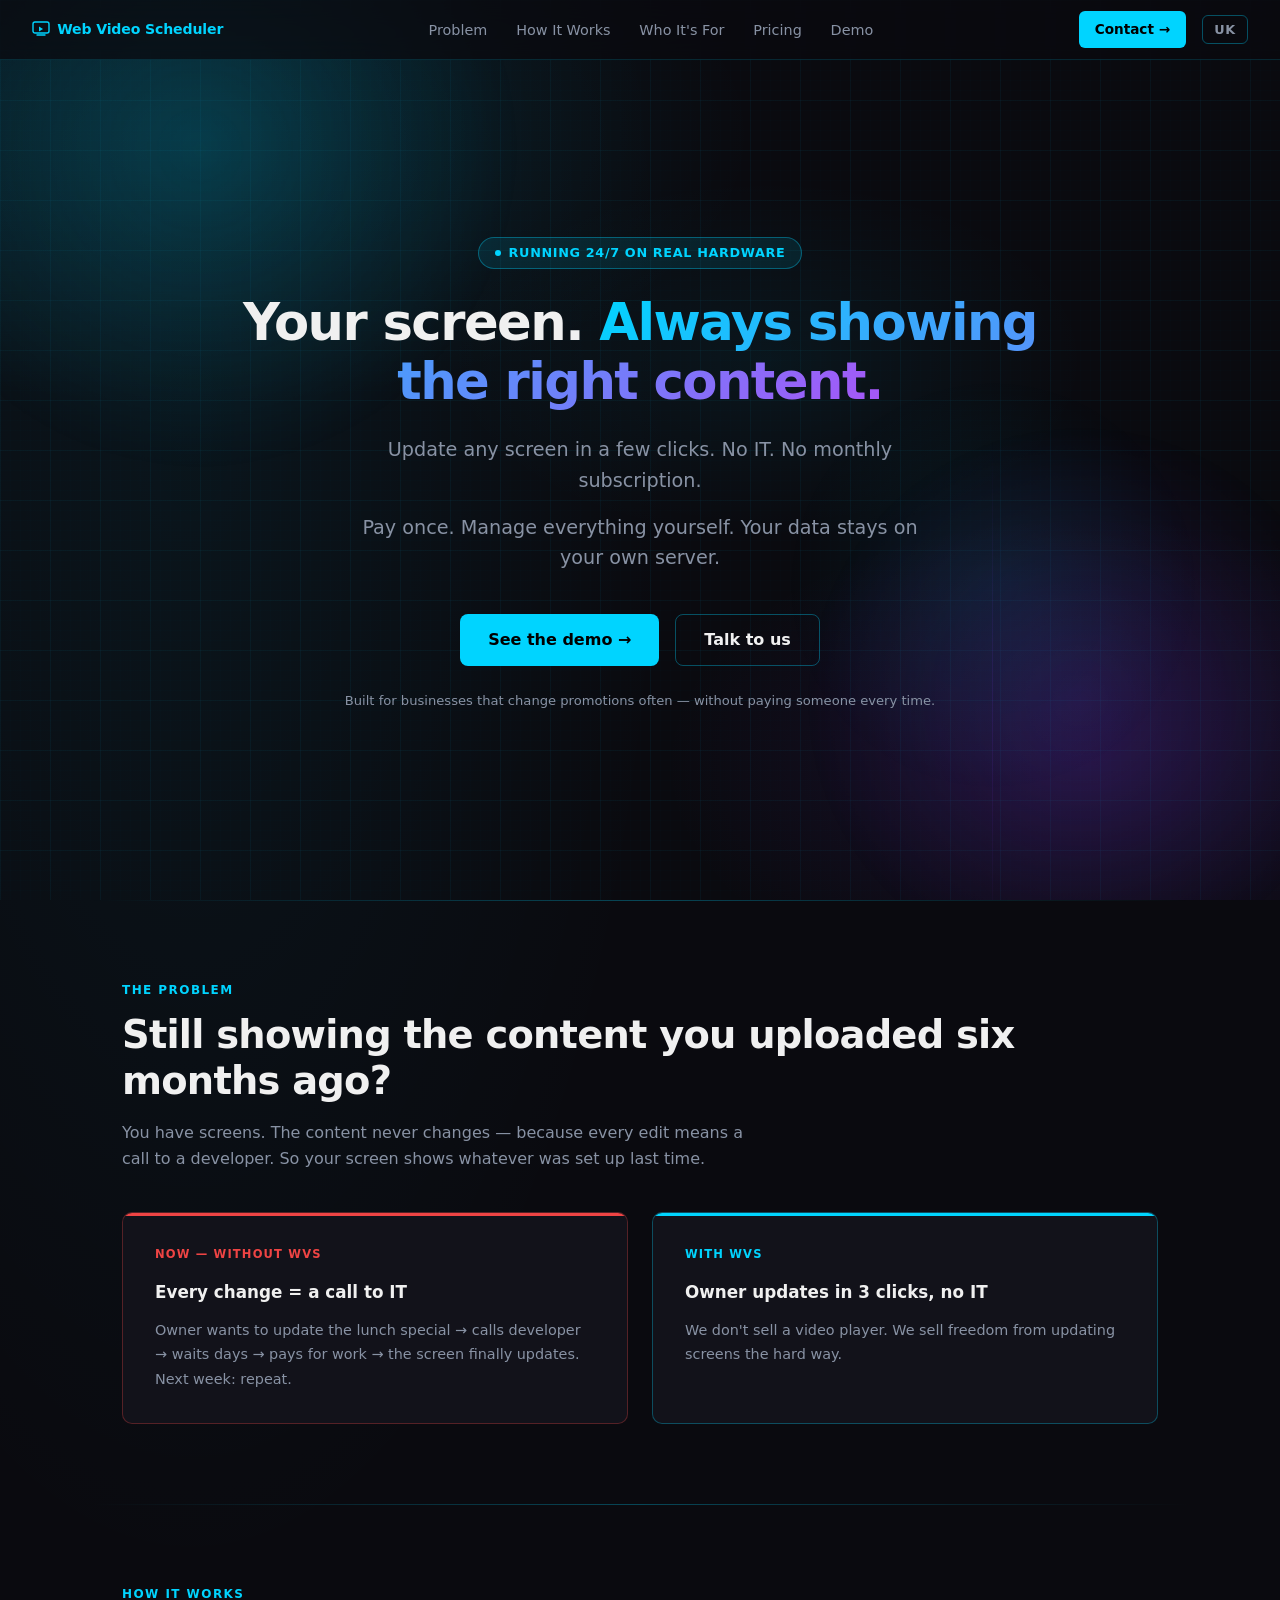
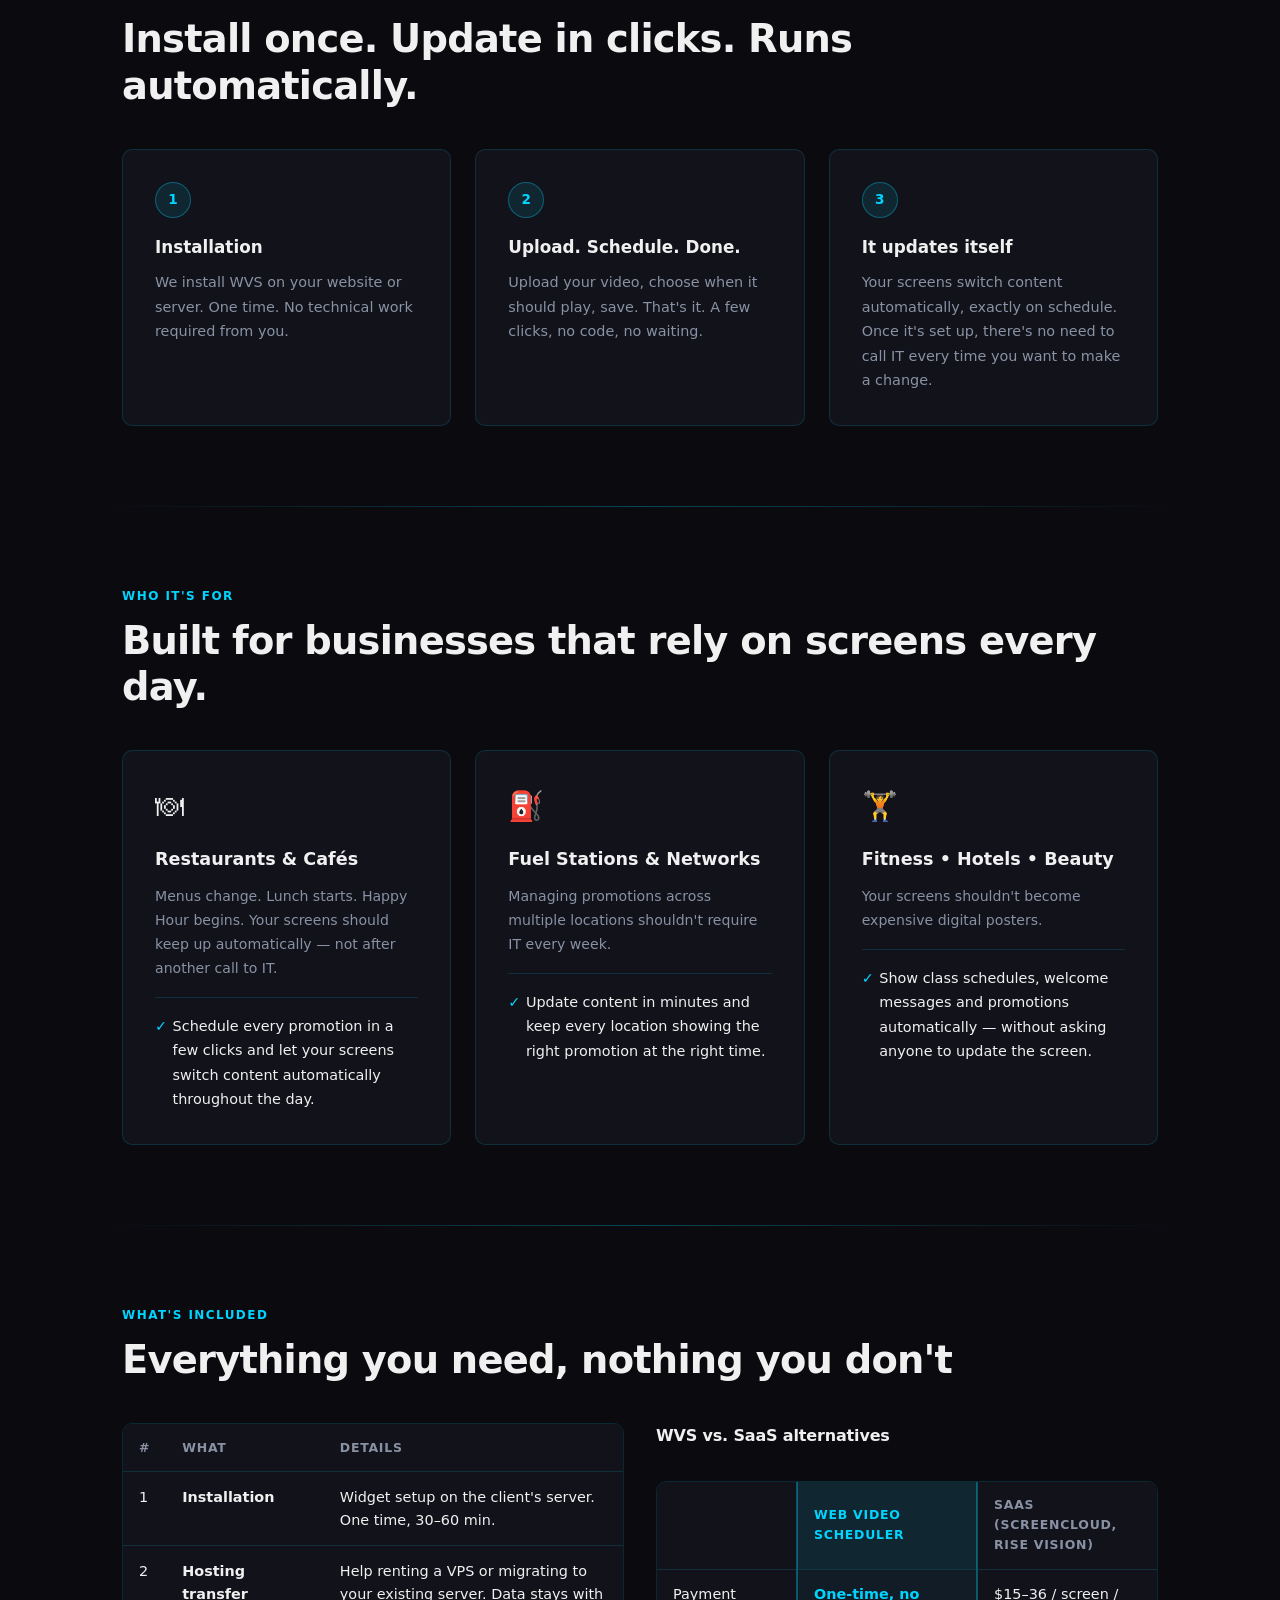
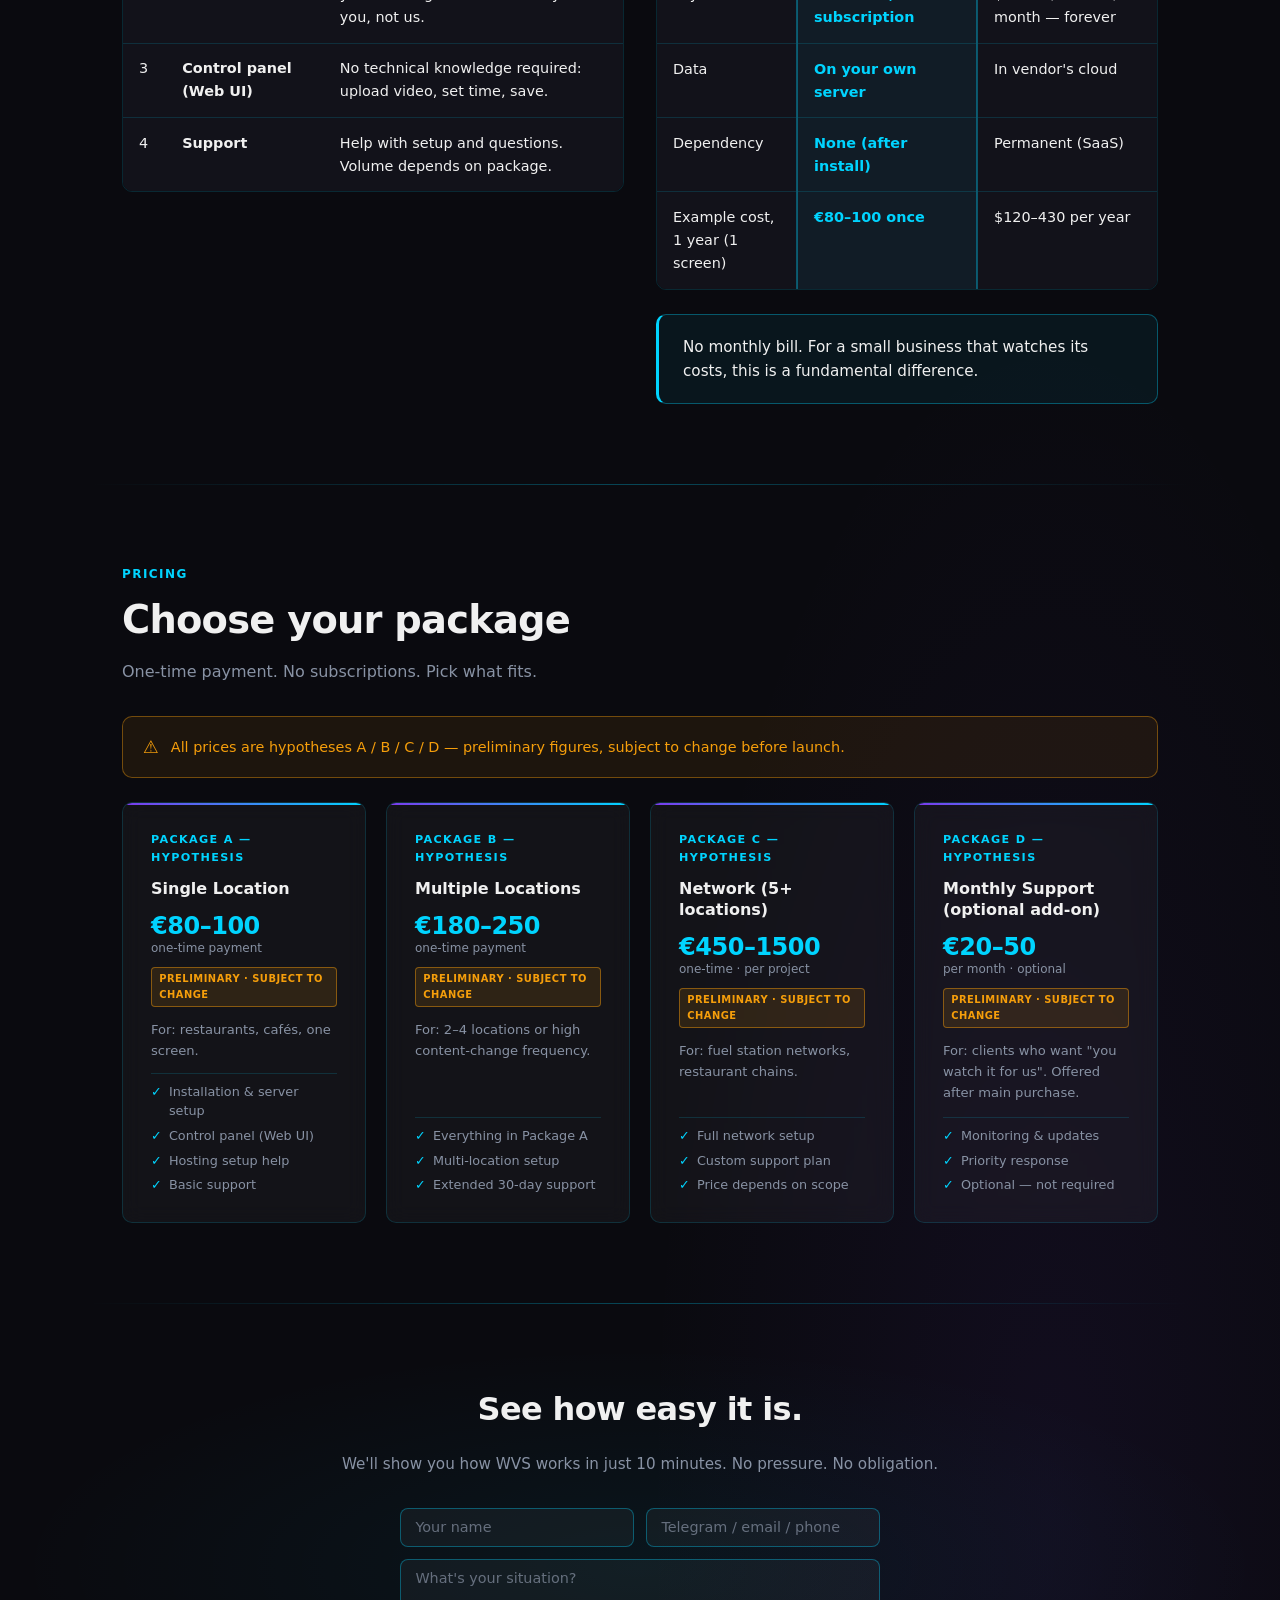
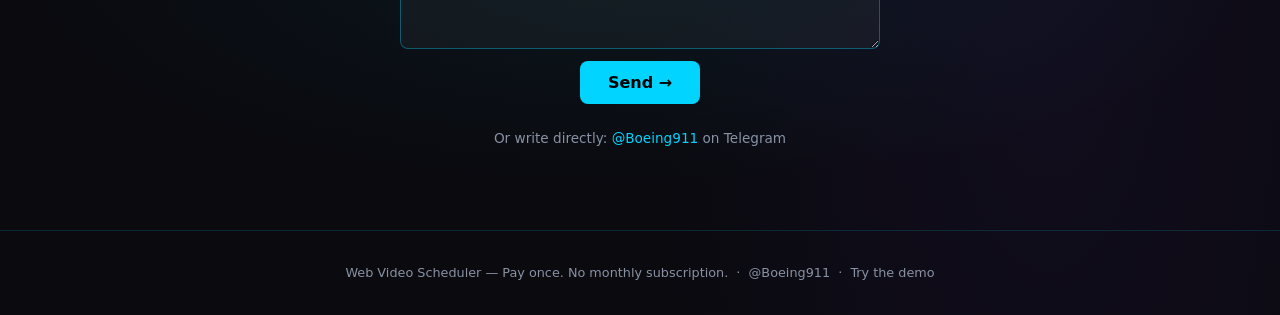
==== site/index.html @ c1826a67 "Add WVS marketing site (QUA-26/QUA-28 accumulated work — checkpoint before QUA-29 design fixes) Co-A" ====
<!DOCTYPE html>
<html lang="en">
<head>
  <meta charset="UTF-8" />
  <meta name="viewport" content="width=device-width, initial-scale=1.0" />
  <!-- [Assumption — translated from RU original] -->
  <title>Web Video Scheduler — Schedule Video Content on Your Screens</title>
  <meta name="description" content="Turn any screen in your venue into a smart display. Pay once, no monthly subscription. Full control. Your data on your own server." />
  <link rel="stylesheet" href="style.css" />
</head>
<body>

<!-- ============================================================
     NAVIGATION
     ============================================================ -->
<nav class="nav" id="nav" role="navigation" aria-label="Main navigation">
  <a href="index.html" class="nav__logo" aria-label="Web Video Scheduler home">
    <svg width="18" height="18" viewBox="0 0 18 18" fill="none" aria-hidden="true" focusable="false">
      <rect x="1" y="2" width="16" height="11" rx="2" stroke="currentColor" stroke-width="1.4"/>
      <path d="M7 6.5l4 2.5-4 2.5V6.5z" fill="currentColor"/>
      <line x1="5" y1="15" x2="13" y2="15" stroke="currentColor" stroke-width="1.4" stroke-linecap="round"/>
    </svg>
    <span>Web Video Scheduler</span>
  </a>

  <ul class="nav__links">
    <li><a href="#pain"     data-en="Problem"   data-uk="Проблема">Problem</a></li>
    <li><a href="#how"      data-en="How It Works" data-uk="Як це працює">How It Works</a></li>
    <li><a href="#who"      data-en="Who It's For" data-uk="Для кого">Who It's For</a></li>
    <li><a href="#pricing"  data-en="Pricing"   data-uk="Ціни">Pricing</a></li>
    <li><a href="demo.html" data-en="Demo"      data-uk="Демо">Demo</a></li>
  </ul>

  <div class="nav__right">
    <a href="https://t.me/Boeing911" class="btn-contact" target="_blank" rel="noopener"
       data-en="Contact →" data-uk="Написати →">Contact →</a>
    <button class="lang-toggle" aria-label="Switch language">UK</button>
    <button class="nav__hamburger" id="hamburger" aria-label="Toggle menu" aria-expanded="false">
      <span></span><span></span><span></span>
    </button>
  </div>
</nav>

<!-- Mobile menu -->
<div class="nav__mobile" id="mobileMenu" role="dialog" aria-label="Mobile navigation">
  <a href="#pain"     data-en="Problem"      data-uk="Проблема">Problem</a>
  <a href="#how"      data-en="How It Works" data-uk="Як це працює">How It Works</a>
  <a href="#who"      data-en="Who It's For" data-uk="Для кого">Who It's For</a>
  <a href="demo.html" data-en="Demo"         data-uk="Демо">Demo</a>
  <a href="#pricing"  data-en="Pricing"      data-uk="Ціни">Pricing</a>
  <a href="https://t.me/Boeing911" target="_blank" rel="noopener"
     data-en="Contact on Telegram →" data-uk="Написати в Telegram →">Contact on Telegram →</a>
</div>

<main>

<!-- ============================================================
     SECTION 1: HERO
     ============================================================ -->
<section class="hero" aria-label="Hero">
  <div class="hero__orb hero__orb--1" aria-hidden="true"></div>
  <div class="hero__orb hero__orb--2" aria-hidden="true"></div>
  <div class="hero__orb hero__orb--3" aria-hidden="true"></div>
  <div class="hero__content">

    <div class="hero__eyebrow"
         data-en="Running 24/7 on real hardware"
         data-uk="Працює 24/7 на реальному обладнанні">
      Running 24/7 on real hardware
    </div>

    <h1 class="hero__headline">
      <span data-en="Your screen." data-uk="Ваш екран.">Your screen.</span>
      <span class="accent" data-en=" Always showing the right content." data-uk=" Завжди показує те, що потрібно."> Always showing the right content.</span>
    </h1>

    <p class="hero__tagline"
       data-en="Update any screen in a few clicks. No IT. No monthly subscription."
       data-uk="Оновлюйте будь-який екран за кілька кліків. Без програміста. Без щомісячної підписки.">
      Update any screen in a few clicks. No IT. No monthly subscription.
    </p>

    <p class="hero__sub"
       data-en="Pay once. Manage everything yourself. Your data stays on your own server."
       data-uk="Платите один раз. Керуйте всім самі. Ваші дані залишаються на вашому сервері.">
      Pay once. Manage everything yourself. Your data stays on your own server.
    </p>

    <div class="hero__cta-row">
      <a href="demo.html" class="btn-primary"
         data-en="See the demo →"
         data-uk="Дивитись демо →">See the demo →</a>
      <a href="https://t.me/Boeing911" class="btn-secondary" target="_blank" rel="noopener"
         data-en="Talk to us"
         data-uk="Поговорити з нами">Talk to us</a>
    </div>

    <p class="hero__support"
       data-en="Built for businesses that change promotions often — without paying someone every time."
       data-uk="Створено для бізнесу, який часто змінює акції — без оплати програміста щоразу.">
      Built for businesses that change promotions often — without paying someone every time.
    </p>

  </div>
</section>

<div class="section__divider" role="separator"></div>

<!-- ============================================================
     SECTION 2: PAIN
     ============================================================ -->
<section id="pain" aria-label="The problem">
  <div class="section">

    <div class="reveal">
      <p class="section__label" data-en="The Problem" data-uk="Проблема">The Problem</p>
      <!-- [Assumption — translated from RU original] -->
      <h2 class="section__title"
          data-en="Still showing the content you uploaded six months ago?"
          data-uk="Досі показуєте той самий контент, що встановили пів року тому?">
        Still showing the content you uploaded six months ago?
      </h2>
      <!-- [Assumption — translated from RU original] -->
      <p class="section__sub"
         data-en="You have screens. The content never changes — because every edit means a call to a developer. So your screen shows whatever was set up last time."
         data-uk="Екрани є. Контент не змінюється — бо кожна правка означає дзвінок програмісту. Тому на екрані крутиться те, що поставили востаннє.">
        You have screens. The content never changes — because every edit means a call to a developer. So your screen shows whatever was set up last time.
      </p>
    </div>

    <div class="pain-grid">
      <!-- BEFORE -->
      <div class="pain-card pain-card--before reveal">
        <p class="pain-card__label" data-en="Now — without WVS" data-uk="Зараз — без WVS">Now — without WVS</p>
        <h3 class="pain-card__title"
            data-en="Every change = a call to IT"
            data-uk="Кожна правка = дзвінок IT">Every change = a call to IT</h3>
        <!-- [Assumption — translated from RU original] -->
        <p class="pain-card__text"
           data-en="Owner wants to update the lunch special → calls developer → waits days → pays for work → the screen finally updates. Next week: repeat."
           data-uk="Власник хоче оновити бізнес-ланч → дзвонить програмісту → чекає кілька днів → платить за роботу → екран оновлюється. Наступного тижня: все знову.">
          Owner wants to update the lunch special → calls developer → waits days → pays for work → the screen finally updates. Next week: repeat.
        </p>
      </div>

      <!-- AFTER -->
      <div class="pain-card pain-card--after reveal">
        <p class="pain-card__label" data-en="With WVS" data-uk="З WVS">With WVS</p>
        <!-- [Assumption — translated from RU original] -->
        <h3 class="pain-card__title"
            data-en="Owner updates in 3 clicks, no IT"
            data-uk="Власник змінює за 3 кліки, без IT">Owner updates in 3 clicks, no IT</h3>
        <p class="pain-card__text"
           data-en="We don't sell a video player. We sell freedom from updating screens the hard way."
           data-uk="Ми продаємо не відеоплеєр. Ми продаємо свободу від складного й постійного оновлення екранів.">
          We don't sell a video player. We sell freedom from updating screens the hard way.
        </p>
      </div>
    </div>

  </div>
</section>

<div class="section__divider" role="separator"></div>

<!-- ============================================================
     SECTION 3: HOW IT WORKS
     ============================================================ -->
<section id="how" aria-label="How it works">
  <div class="section">

    <div class="reveal">
      <p class="section__label" data-en="How It Works" data-uk="Як це працює">How It Works</p>
      <h2 class="section__title"
          data-en="Install once. Update in clicks. Runs automatically."
          data-uk="Встановили один раз. Змінюєте за кілька кліків. Далі все автоматично.">Install once. Update in clicks. Runs automatically.</h2>
    </div>

    <div class="steps">

      <div class="step reveal">
        <div class="step__num">1</div>
        <h3 class="step__title" data-en="Installation" data-uk="Встановлення">Installation</h3>
        <p class="step__text"
           data-en="We install WVS on your website or server. One time. No technical work required from you."
           data-uk="Ми встановлюємо WVS на ваш сайт або сервер. Один раз. Від вас не потрібно жодних технічних дій.">
          We install WVS on your website or server. One time. No technical work required from you.
        </p>
      </div>

      <div class="step reveal">
        <div class="step__num">2</div>
        <h3 class="step__title"
            data-en="Upload. Schedule. Done."
            data-uk="Завантажте. Заплануйте. Готово.">Upload. Schedule. Done.</h3>
        <p class="step__text"
           data-en="Upload your video, choose when it should play, save. That's it. A few clicks, no code, no waiting."
           data-uk="Завантажте відео, виберіть час показу, збережіть. Усього кілька кліків — без коду та без очікування.">
          Upload your video, choose when it should play, save. That's it. A few clicks, no code, no waiting.
        </p>
      </div>

      <div class="step reveal">
        <div class="step__num">3</div>
        <h3 class="step__title"
            data-en="It updates itself"
            data-uk="Працює само">It updates itself</h3>
        <p class="step__text"
           data-en="Your screens switch content automatically, exactly on schedule. Once it's set up, there's no need to call IT every time you want to make a change."
           data-uk="Екрани автоматично змінюють контент точно за розкладом. Після налаштування більше не потрібно звертатися до програміста щоразу, коли потрібно щось оновити.">
          Your screens switch content automatically, exactly on schedule. Once it's set up, there's no need to call IT every time you want to make a change.
        </p>
      </div>

    </div>

  </div>
</section>

<div class="section__divider" role="separator"></div>

<!-- ============================================================
     SECTION 4: WHO IT'S FOR
     ============================================================ -->
<section id="who" aria-label="Who it's for">
  <div class="section">

    <div class="reveal">
      <p class="section__label" data-en="Who It's For" data-uk="Для кого">Who It's For</p>
      <h2 class="section__title"
          data-en="Built for businesses that rely on screens every day."
          data-uk="Створено для бізнесу, який щодня використовує екрани.">Built for businesses that rely on screens every day.</h2>
    </div>

    <div class="segments">

      <!-- Restaurants & Cafés -->
      <div class="segment reveal">
        <div class="segment__icon" aria-hidden="true">🍽</div>
        <!-- [Assumption — translated from RU original] -->
        <h3 class="segment__title"
            data-en="Restaurants &amp; Cafés"
            data-uk="Ресторани та кафе">Restaurants &amp; Cafés</h3>
        <p class="segment__pain"
           data-en="Menus change. Lunch starts. Happy Hour begins. Your screens should keep up automatically — not after another call to IT."
           data-uk="Меню змінюється. Починається бізнес-ланч. Стартує Happy Hour. Екрани мають змінювати контент автоматично, а не після чергового дзвінка програмісту.">
          Menus change. Lunch starts. Happy Hour begins. Your screens should keep up automatically — not after another call to IT.
        </p>
        <p class="segment__solution"
           data-en="Schedule every promotion in a few clicks and let your screens switch content automatically throughout the day."
           data-uk="Заплануйте всі акції за кілька кліків — екрани самі покажуть потрібний контент у потрібний час.">
          Schedule every promotion in a few clicks and let your screens switch content automatically throughout the day.
        </p>
      </div>

      <!-- Fuel Stations -->
      <div class="segment reveal">
        <div class="segment__icon" aria-hidden="true">⛽</div>
        <!-- [Assumption — translated from RU original] -->
        <h3 class="segment__title"
            data-en="Fuel Stations &amp; Networks"
            data-uk="АЗС та мережі">Fuel Stations &amp; Networks</h3>
        <p class="segment__pain"
           data-en="Managing promotions across multiple locations shouldn't require IT every week."
           data-uk="Керувати акціями на кількох точках не повинно означати звернення до IT щотижня.">
          Managing promotions across multiple locations shouldn't require IT every week.
        </p>
        <p class="segment__solution"
           data-en="Update content in minutes and keep every location showing the right promotion at the right time."
           data-uk="Оновлюйте контент за кілька хвилин — і всі точки автоматично показуватимуть потрібні пропозиції за розкладом.">
          Update content in minutes and keep every location showing the right promotion at the right time.
        </p>
      </div>

      <!-- Fitness / Hotels / Beauty -->
      <div class="segment reveal">
        <div class="segment__icon" aria-hidden="true">🏋</div>
        <h3 class="segment__title"
            data-en="Fitness • Hotels • Beauty"
            data-uk="Фітнес • Готелі • Б'юті">Fitness • Hotels • Beauty</h3>
        <p class="segment__pain"
           data-en="Your screens shouldn't become expensive digital posters."
           data-uk="Ваші екрани не повинні бути дорогими цифровими плакатами.">
          Your screens shouldn't become expensive digital posters.
        </p>
        <p class="segment__solution"
           data-en="Show class schedules, welcome messages and promotions automatically — without asking anyone to update the screen."
           data-uk="Автоматично показуйте розклад, welcome-повідомлення та акції — без участі програміста.">
          Show class schedules, welcome messages and promotions automatically — without asking anyone to update the screen.
        </p>
      </div>

    </div>

  </div>
</section>

<div class="section__divider" role="separator"></div>

<!-- ============================================================
     SECTION 5: OFFER / VALUE
     ============================================================ -->
<section id="offer" aria-label="What's included">
  <div class="section">

    <div class="reveal">
      <p class="section__label" data-en="What's Included" data-uk="Що входить">What's Included</p>
      <h2 class="section__title"
          data-en="Everything you need, nothing you don't"
          data-uk="Все потрібне — нічого зайвого">Everything you need, nothing you don't</h2>
    </div>

    <div class="offer-grid reveal">

      <!-- Included features table -->
      <div class="offer-table-wrap">
        <table>
          <thead>
            <tr>
              <th>#</th>
              <th data-en="What" data-uk="Що">What</th>
              <th data-en="Details" data-uk="Деталі">Details</th>
            </tr>
          </thead>
          <tbody>
            <tr>
              <td>1</td>
              <td><strong data-en="Installation" data-uk="Встановлення">Installation</strong></td>
              <!-- [Assumption — translated from RU original] -->
              <td data-en="Widget setup on the client's server. One time, 30–60 min."
                  data-uk="Налаштування на сервері клієнта. Один раз, 30–60 хв.">
                Widget setup on the client's server. One time, 30–60 min.
              </td>
            </tr>
            <tr>
              <td>2</td>
              <td><strong data-en="Hosting transfer" data-uk="Перенос хостингу">Hosting transfer</strong></td>
              <!-- [Assumption — translated from RU original] -->
              <td data-en="Help renting a VPS or migrating to your existing server. Data stays with you, not us."
                  data-uk="Допомога з орендою VPS або переносом. Дані — у клієнта, не у нас.">
                Help renting a VPS or migrating to your existing server. Data stays with you, not us.
              </td>
            </tr>
            <tr>
              <td>3</td>
              <td><strong data-en="Control panel (Web UI)" data-uk="Пульт управління (Web UI)">Control panel (Web UI)</strong></td>
              <!-- [Assumption — translated from RU original] -->
              <td data-en="No technical knowledge required: upload video, set time, save."
                  data-uk="Без технічних знань: завантажуй відео, встав час, збережи.">
                No technical knowledge required: upload video, set time, save.
              </td>
            </tr>
            <tr>
              <td>4</td>
              <td><strong data-en="Support" data-uk="Супровід">Support</strong></td>
              <!-- [Assumption — translated from RU original] -->
              <td data-en="Help with setup and questions. Volume depends on package."
                  data-uk="Допомога з налаштуванням і питаннями. Обсяг — за пакетом.">
                Help with setup and questions. Volume depends on package.
              </td>
            </tr>
          </tbody>
        </table>
      </div>

      <!-- vs SaaS -->
      <div>
        <h3 style="font-size:1rem;font-weight:700;margin-bottom:0.75rem;letter-spacing:-0.01em;"
            data-en="WVS vs. SaaS alternatives"
            data-uk="WVS проти SaaS-альтернатив">WVS vs. SaaS alternatives</h3>

        <div class="compare-table-wrap">
          <table>
            <thead>
              <tr>
                <th></th>
                <th class="highlight-col-header">Web Video Scheduler</th>
                <th data-en="SaaS (ScreenCloud, Rise Vision)" data-uk="SaaS (ScreenCloud, Rise Vision)">SaaS (ScreenCloud, Rise Vision)</th>
              </tr>
            </thead>
            <tbody>
              <tr>
                <td data-en="Payment" data-uk="Оплата">Payment</td>
                <!-- [Assumption — translated from RU original] -->
                <td class="highlight-col"
                    data-en="One-time, no subscription"
                    data-uk="Разово, без підписки">One-time, no subscription</td>
                <td data-en="$15–36 / screen / month — forever"
                    data-uk="$15–36 / екран / місяць — назавжди">$15–36 / screen / month — forever</td>
              </tr>
              <tr>
                <td data-en="Data" data-uk="Дані">Data</td>
                <td class="highlight-col"
                    data-en="On your own server"
                    data-uk="На вашому сервері">On your own server</td>
                <td data-en="In vendor's cloud"
                    data-uk="У хмарі вендора">In vendor's cloud</td>
              </tr>
              <tr>
                <td data-en="Dependency" data-uk="Залежність">Dependency</td>
                <td class="highlight-col"
                    data-en="None (after install)"
                    data-uk="Немає (після встановлення)">None (after install)</td>
                <td data-en="Permanent (SaaS)"
                    data-uk="Постійна (SaaS)">Permanent (SaaS)</td>
              </tr>
              <tr>
                <td data-en="Example cost, 1 year (1 screen)" data-uk="Приклад економії (1 рік, 1 екран)">Example cost, 1 year (1 screen)</td>
                <td class="highlight-col"
                    data-en="€80–100 once"
                    data-uk="€80–100 один раз">€80–100 once</td>
                <td data-en="$120–430 per year"
                    data-uk="$120–430 щорічно">$120–430 per year</td>
              </tr>
            </tbody>
          </table>
        </div>

        <!-- [Assumption — translated from RU original] -->
        <p class="key-argument"
           data-en="No monthly bill. For a small business that watches its costs, this is a fundamental difference."
           data-uk="Жодного щомісячного рахунку. Для малого бізнесу, який рахує гроші, це принципова різниця.">
          No monthly bill. For a small business that watches its costs, this is a fundamental difference.
        </p>
      </div>

    </div>

  </div>
</section>

<div class="section__divider" role="separator"></div>

<!-- ============================================================
     SECTION 6: PRICING (Hypotheses A/B/C/D)
     ============================================================ -->
<section id="pricing" aria-label="Pricing">
  <div class="section">

    <div class="reveal">
      <p class="section__label" data-en="Pricing" data-uk="Ціни">Pricing</p>
      <h2 class="section__title"
          data-en="Choose your package"
          data-uk="Оберіть пакет">Choose your package</h2>
      <p class="section__sub"
         data-en="One-time payment. No subscriptions. Pick what fits."
         data-uk="Разова оплата. Без підписок. Оберіть те, що підходить.">
        One-time payment. No subscriptions. Pick what fits.
      </p>
    </div>

    <div class="pricing-warning reveal"
         data-en="All prices are hypotheses A / B / C / D — preliminary figures, subject to change before launch."
         data-uk="Всі ціни — гіпотези А / Б / В / Г — попередні цифри, можуть змінитись до запуску.">
      All prices are hypotheses A / B / C / D — preliminary figures, subject to change before launch.
    </div>

    <div class="pricing-grid">

      <!-- Package A -->
      <div class="pricing-card reveal">
        <p class="pricing-card__pkg" data-en="Package A — Hypothesis" data-uk="Пакет А — Гіпотеза">Package A — Hypothesis</p>
        <!-- [Assumption — translated from RU original] -->
        <p class="pricing-card__name"
           data-en="Single Location"
           data-uk="Одна точка">Single Location</p>
        <div class="pricing-card__price">
          €80–100
          <span data-en="one-time payment" data-uk="разова оплата">one-time payment</span>
        </div>
        <span class="badge-preliminary"
              data-en="preliminary · subject to change"
              data-uk="попередньо · може змінитись">preliminary · subject to change</span>
        <p class="pricing-card__for"
           data-en="For: restaurants, cafés, one screen."
           data-uk="Для: ресторанів, кафе, одного екрана.">
          For: restaurants, cafés, one screen.
        </p>
        <ul class="pricing-card__includes">
          <li data-en="Installation &amp; server setup" data-uk="Встановлення &amp; налаштування сервера">Installation &amp; server setup</li>
          <li data-en="Control panel (Web UI)" data-uk="Пульт управління (Web UI)">Control panel (Web UI)</li>
          <li data-en="Hosting setup help" data-uk="Допомога з хостингом">Hosting setup help</li>
          <li data-en="Basic support" data-uk="Базовий супровід">Basic support</li>
        </ul>
      </div>

      <!-- Package B -->
      <div class="pricing-card reveal">
        <p class="pricing-card__pkg" data-en="Package B — Hypothesis" data-uk="Пакет Б — Гіпотеза">Package B — Hypothesis</p>
        <!-- [Assumption — translated from RU original] -->
        <p class="pricing-card__name"
           data-en="Multiple Locations"
           data-uk="Кілька точок">Multiple Locations</p>
        <div class="pricing-card__price">
          €180–250
          <span data-en="one-time payment" data-uk="разова оплата">one-time payment</span>
        </div>
        <span class="badge-preliminary"
              data-en="preliminary · subject to change"
              data-uk="попередньо · може змінитись">preliminary · subject to change</span>
        <p class="pricing-card__for"
           data-en="For: 2–4 locations or high content-change frequency."
           data-uk="Для: 2–4 точок або частих змін контенту.">
          For: 2–4 locations or high content-change frequency.
        </p>
        <ul class="pricing-card__includes">
          <li data-en="Everything in Package A" data-uk="Всe з Пакету А">Everything in Package A</li>
          <li data-en="Multi-location setup" data-uk="Налаштування кількох точок">Multi-location setup</li>
          <li data-en="Extended 30-day support" data-uk="Розширений супровід 30 днів">Extended 30-day support</li>
        </ul>
      </div>

      <!-- Package C -->
      <div class="pricing-card reveal">
        <p class="pricing-card__pkg" data-en="Package C — Hypothesis" data-uk="Пакет В — Гіпотеза">Package C — Hypothesis</p>
        <!-- [Assumption — translated from RU original] -->
        <p class="pricing-card__name"
           data-en="Network (5+ locations)"
           data-uk="Мережа (5+ точок)">Network (5+ locations)</p>
        <div class="pricing-card__price">
          €450–1500
          <span data-en="one-time · per project" data-uk="разово · за проект">one-time · per project</span>
        </div>
        <span class="badge-preliminary"
              data-en="preliminary · subject to change"
              data-uk="попередньо · може змінитись">preliminary · subject to change</span>
        <p class="pricing-card__for"
           data-en="For: fuel station networks, restaurant chains."
           data-uk="Для: мереж АЗС, ресторанних мереж.">
          For: fuel station networks, restaurant chains.
        </p>
        <ul class="pricing-card__includes">
          <li data-en="Full network setup" data-uk="Повне налаштування мережі">Full network setup</li>
          <li data-en="Custom support plan" data-uk="Індивідуальний план супроводу">Custom support plan</li>
          <li data-en="Price depends on scope" data-uk="Ціна залежить від обсягу">Price depends on scope</li>
        </ul>
      </div>

      <!-- Package D -->
      <div class="pricing-card reveal">
        <p class="pricing-card__pkg" data-en="Package D — Hypothesis" data-uk="Пакет Г — Гіпотеза">Package D — Hypothesis</p>
        <!-- [Assumption — translated from RU original] -->
        <p class="pricing-card__name"
           data-en="Monthly Support (optional add-on)"
           data-uk="Щомісячний супровід (опція)">Monthly Support (optional add-on)</p>
        <div class="pricing-card__price">
          €20–50
          <span data-en="per month · optional" data-uk="на місяць · опціонально">per month · optional</span>
        </div>
        <span class="badge-preliminary"
              data-en="preliminary · subject to change"
              data-uk="попередньо · може змінитись">preliminary · subject to change</span>
        <p class="pricing-card__for"
           data-en='For: clients who want "you watch it for us". Offered after main purchase.'
           data-uk='Для: клієнтів, яким потрібне "ви стежите за нас". Пропонується після основної покупки.'>
          For: clients who want "you watch it for us". Offered after main purchase.
        </p>
        <ul class="pricing-card__includes">
          <li data-en="Monitoring &amp; updates" data-uk="Моніторинг &amp; оновлення">Monitoring &amp; updates</li>
          <li data-en="Priority response" data-uk="Пріоритетна відповідь">Priority response</li>
          <li data-en="Optional — not required" data-uk="Необов'язково — не обов'язково">Optional — not required</li>
        </ul>
      </div>

    </div>

  </div>
</section>

<div class="section__divider" role="separator"></div>

<!-- ============================================================
     SECTION 7: CTA
     ============================================================ -->
<section id="contact" aria-label="Contact">
  <div class="cta-section">
    <div class="cta-section__inner reveal">
      <h2 class="cta-section__title"
          data-en="See how easy it is."
          data-uk="Подивіться, наскільки це просто.">See how easy it is.</h2>
      <p class="cta-section__sub"
         data-en="We'll show you how WVS works in just 10 minutes. No pressure. No obligation."
         data-uk="За 10 хвилин покажемо, як працює WVS саме для вашого бізнесу. Без жодних зобов'язань.">
        We'll show you how WVS works in just 10 minutes. No pressure. No obligation.
      </p>

      <form class="contact-form" id="contactForm" novalidate>
        <div class="contact-form__row">
          <input type="text" id="cfName" class="contact-form__input"
                 data-placeholder-en="Your name" data-placeholder-uk="Ваше ім'я"
                 placeholder="Your name" autocomplete="name" />
          <input type="text" id="cfContact" class="contact-form__input"
                 data-placeholder-en="Telegram / email / phone" data-placeholder-uk="Telegram / email / телефон"
                 placeholder="Telegram / email / phone" autocomplete="off" />
        </div>
        <textarea id="cfMessage" class="contact-form__textarea"
                  data-placeholder-en="What's your situation?" data-placeholder-uk="Яка у вас ситуація?"
                  placeholder="What's your situation?" rows="3"></textarea>
        <button type="submit" class="btn-primary">
          <span data-en="Send →" data-uk="Надіслати →">Send →</span>
        </button>
      </form>

      <div class="contact-form__thanks" id="cfThanks">
        <span class="contact-form__thanks-icon" aria-hidden="true">✓</span>
        <p data-en="Thank you! We'll be in touch soon." data-uk="Дякуємо! Скоро зв'яжемось.">Thank you! We'll be in touch soon.</p>
      </div>

      <p class="cta-section__secondary">
        <span data-en="Or write directly: " data-uk="Або напишіть напряму: ">Or write directly: </span>
        <a href="https://t.me/Boeing911" target="_blank" rel="noopener">@Boeing911</a>
        <span data-en=" on Telegram" data-uk=" у Telegram"> on Telegram</span>
      </p>
    </div>
  </div>
</section>

</main>

<!-- ============================================================
     FOOTER
     ============================================================ -->
<footer class="footer" role="contentinfo">
  <p>
    <span data-en="Web Video Scheduler — Pay once. No monthly subscription."
          data-uk="Web Video Scheduler — Платите раз. Без підписок.">
      Web Video Scheduler — Pay once. No monthly subscription.
    </span>
    &nbsp;·&nbsp;
    <a href="https://t.me/Boeing911" target="_blank" rel="noopener">@Boeing911</a>
    &nbsp;·&nbsp;
    <a href="demo.html" data-en="Try the demo" data-uk="Спробувати демо">Try the demo</a>
  </p>
</footer>

<!-- Scripts: lang first, then page logic -->
<script src="lang.js"></script>
<script>
  // Contact form mock — no backend, show thank-you on submit
  (function () {
    var form   = document.getElementById('contactForm');
    var thanks = document.getElementById('cfThanks');
    if (form) {
      form.addEventListener('submit', function (e) {
        e.preventDefault();
        form.style.display = 'none';
        thanks.classList.add('show');
      });
    }
  }());
</script>
<script>
  // Nav scroll effect
  (function () {
    var nav = document.getElementById('nav');
    window.addEventListener('scroll', function () {
      nav.classList.toggle('nav--scrolled', window.scrollY > 20);
    }, { passive: true });

    // Hamburger
    var burger = document.getElementById('hamburger');
    var menu   = document.getElementById('mobileMenu');
    burger.addEventListener('click', function () {
      var open = menu.classList.toggle('open');
      burger.setAttribute('aria-expanded', open);
    });

    // Close mobile menu on link click
    menu.querySelectorAll('a').forEach(function (a) {
      a.addEventListener('click', function () {
        menu.classList.remove('open');
        burger.setAttribute('aria-expanded', 'false');
      });
    });

    // Scroll-reveal via IntersectionObserver
    var io = new IntersectionObserver(function (entries) {
      entries.forEach(function (e) {
        if (e.isIntersecting) { e.target.classList.add('visible'); io.unobserve(e.target); }
      });
    }, { threshold: 0.12 });
    document.querySelectorAll('.reveal').forEach(function (el) { io.observe(el); });
  }());
</script>
</body>
</html>
---- site/style.css ----
/* ============================================================
   Web Video Scheduler — shared styles
   Dark WOW theme: near-black bg, cyan #00d4ff accent
   ============================================================ */

/* ---------- Reset & base ---------- */
*, *::before, *::after { box-sizing: border-box; margin: 0; padding: 0; }

:root {
  --bg:       #0a0a0f;
  --surface:  #12121a;
  --surface2: #1a1a26;
  --accent:   #00d4ff;
  --purple:   #7c3aed;
  --text:     #f0f0f0;
  --muted:    #8892a4;
  --border:   rgba(0,212,255,0.15);
  --border2:  rgba(0,212,255,0.35);
  --glow:     0 0 20px rgba(0,212,255,0.3);
  --glow-sm:  0 0 10px rgba(0,212,255,0.2);
  --amber:    #f59e0b;
  --green:    #22c55e;
  --red:      #ef4444;
  --radius:   10px;
  --font:     system-ui,-apple-system,'Segoe UI',Roboto,sans-serif;
}

html { scroll-behavior: smooth; }

body {
  font-family: var(--font);
  /* Ambient glow + grid extends the hero's visual language across all sections */
  background-color: var(--bg);
  background-image:
    radial-gradient(ellipse 90% 55% at 15% 8%, rgba(0,212,255,0.055) 0%, transparent 42%),
    radial-gradient(ellipse 75% 55% at 82% 92%, rgba(124,58,237,0.07) 0%, transparent 42%),
    linear-gradient(rgba(0,212,255,0.016) 1px, transparent 1px),
    linear-gradient(90deg, rgba(0,212,255,0.016) 1px, transparent 1px);
  background-size: auto, auto, 50px 50px, 50px 50px;
  background-attachment: scroll, scroll, fixed, fixed;
  color: var(--text);
  line-height: 1.6;
  -webkit-font-smoothing: antialiased;
}

a { color: var(--accent); text-decoration: none; }
a:hover { text-decoration: underline; }

img { max-width: 100%; display: block; }

button, input, select { font-family: inherit; }

/* ---------- Scrollbar ---------- */
::-webkit-scrollbar { width: 6px; }
::-webkit-scrollbar-track { background: var(--bg); }
::-webkit-scrollbar-thumb { background: var(--border2); border-radius: 3px; }

/* ============================================================
   NAVIGATION
   ============================================================ */
.nav {
  position: fixed;
  top: 0; left: 0; right: 0;
  z-index: 100;
  display: flex;
  align-items: center;
  gap: 2rem;
  padding: 0 2rem;
  height: 60px;
  background: rgba(10,10,15,0.75);
  backdrop-filter: blur(12px);
  -webkit-backdrop-filter: blur(12px);
  border-bottom: 1px solid var(--border);
  transition: background 0.3s;
}

.nav--scrolled { background: rgba(10,10,15,0.95); }

.nav__logo {
  display: inline-flex;
  align-items: center;
  gap: 0.45rem;
  font-size: 0.88rem;
  font-weight: 700;
  letter-spacing: -0.01em;
  color: var(--accent);
  white-space: nowrap;
  flex-shrink: 0;
}
.nav__logo svg { flex-shrink: 0; }

.nav__links {
  display: flex;
  gap: 1.8rem;
  list-style: none;
  flex: 1;
  justify-content: center;
}

.nav__links a {
  color: var(--muted);
  font-size: 0.9rem;
  font-weight: 500;
  transition: color 0.2s;
}
.nav__links a:hover { color: var(--text); text-decoration: none; }

.nav__right {
  display: flex;
  align-items: center;
  gap: 1rem;
  flex-shrink: 0;
}

.btn-contact {
  background: var(--accent);
  color: #000;
  font-weight: 700;
  font-size: 0.85rem;
  padding: 0.45rem 1rem;
  border-radius: 6px;
  border: none;
  cursor: pointer;
  transition: box-shadow 0.2s, transform 0.1s;
  white-space: nowrap;
}
.btn-contact:hover {
  box-shadow: var(--glow);
  transform: translateY(-1px);
  text-decoration: none;
  color: #000;
}

.lang-toggle {
  background: transparent;
  border: 1px solid var(--border2);
  color: var(--muted);
  font-size: 0.8rem;
  font-weight: 600;
  padding: 0.35rem 0.7rem;
  border-radius: 6px;
  cursor: pointer;
  transition: color 0.2s, border-color 0.2s;
  letter-spacing: 0.05em;
}
.lang-toggle:hover { color: var(--accent); border-color: var(--accent); }

.nav__hamburger {
  display: none;
  flex-direction: column;
  gap: 4px;
  cursor: pointer;
  background: none;
  border: none;
  padding: 4px;
}
.nav__hamburger span {
  display: block;
  width: 22px;
  height: 2px;
  background: var(--text);
  border-radius: 2px;
  transition: transform 0.3s, opacity 0.3s;
}

/* Mobile menu */
.nav__mobile {
  display: none;
  position: fixed;
  top: 60px; left: 0; right: 0;
  background: rgba(10,10,15,0.97);
  backdrop-filter: blur(12px);
  -webkit-backdrop-filter: blur(12px);
  border-bottom: 1px solid var(--border);
  padding: 1.5rem 2rem;
  z-index: 99;
  flex-direction: column;
  gap: 1rem;
}
.nav__mobile.open { display: flex; }
.nav__mobile a { color: var(--text); font-size: 1.1rem; padding: 0.5rem 0; border-bottom: 1px solid var(--border); }
.nav__mobile a:last-child { border-bottom: none; }

/* ============================================================
   HERO SECTION
   ============================================================ */
.hero {
  min-height: 100vh;
  display: flex;
  flex-direction: column;
  align-items: center;
  justify-content: center;
  text-align: center;
  padding: 8rem 2rem 5rem;
  position: relative;
  overflow: hidden;
}

/* Animated gradient background */
.hero::before {
  content: '';
  position: absolute;
  inset: 0;
  background:
    radial-gradient(ellipse 80% 55% at 15% 15%, rgba(0,212,255,0.10) 0%, transparent 55%),
    radial-gradient(ellipse 60% 50% at 85% 85%, rgba(124,58,237,0.14) 0%, transparent 55%),
    radial-gradient(ellipse 50% 40% at 60% 40%, rgba(0,212,255,0.06) 0%, transparent 50%);
  animation: heroGlow 10s ease-in-out infinite alternate;
  pointer-events: none;
}

/* Dual-scale grid texture for depth */
.hero::after {
  content: '';
  position: absolute;
  inset: 0;
  background-image:
    linear-gradient(rgba(0,212,255,0.025) 1px, transparent 1px),
    linear-gradient(90deg, rgba(0,212,255,0.025) 1px, transparent 1px),
    linear-gradient(rgba(0,212,255,0.012) 1px, transparent 1px),
    linear-gradient(90deg, rgba(0,212,255,0.012) 1px, transparent 1px);
  background-size: 50px 50px, 50px 50px, 10px 10px, 10px 10px;
  pointer-events: none;
}

@keyframes heroGlow {
  0%   { filter: hue-rotate(0deg) brightness(0.85); }
  50%  { filter: hue-rotate(18deg) brightness(1.15); }
  100% { filter: hue-rotate(0deg) brightness(0.85); }
}

/* Floating glow orbs — premium depth layer */
.hero__orb {
  position: absolute;
  border-radius: 50%;
  pointer-events: none;
  z-index: 0;
  will-change: transform;
}

.hero__orb--1 {
  width: 700px; height: 700px;
  background: radial-gradient(circle at center, rgba(0,212,255,0.13) 0%, transparent 65%);
  top: -200px; left: -150px;
  animation: orbDrift1 16s ease-in-out infinite alternate;
}

.hero__orb--2 {
  width: 600px; height: 600px;
  background: radial-gradient(circle at center, rgba(124,58,237,0.17) 0%, transparent 65%);
  bottom: -100px; right: -100px;
  animation: orbDrift2 13s ease-in-out infinite alternate;
}

.hero__orb--3 {
  width: 450px; height: 450px;
  background: radial-gradient(circle at center, rgba(0,212,255,0.08) 0%, transparent 65%);
  top: 40%; left: 60%;
  animation: orbDrift3 10s ease-in-out infinite alternate;
}

@keyframes orbDrift1 {
  from { transform: translate(0, 0) scale(1); }
  to   { transform: translate(100px, 80px) scale(1.15); }
}

@keyframes orbDrift2 {
  from { transform: translate(0, 0) scale(1); }
  to   { transform: translate(-80px, -100px) scale(1.2); }
}

@keyframes orbDrift3 {
  from { transform: translate(0, 0) scale(1); }
  to   { transform: translate(-60px, 50px) scale(0.85); }
}

.hero__content {
  position: relative;
  z-index: 1;
  max-width: 860px;
}

.hero__eyebrow {
  display: inline-flex;
  align-items: center;
  gap: 0.5rem;
  background: rgba(0,212,255,0.1);
  border: 1px solid var(--border2);
  border-radius: 100px;
  padding: 0.3rem 1rem;
  font-size: 0.8rem;
  color: var(--accent);
  font-weight: 600;
  letter-spacing: 0.05em;
  text-transform: uppercase;
  margin-bottom: 1.5rem;
  animation: slideUp 0.6s ease both;
}
.hero__eyebrow::before {
  content: '';
  width: 6px; height: 6px;
  background: var(--accent);
  border-radius: 50%;
  animation: pulseDot 2s infinite;
}

.hero__headline {
  font-size: clamp(1.8rem, 4.5vw, 3.2rem);
  font-weight: 800;
  letter-spacing: -0.03em;
  line-height: 1.15;
  margin-bottom: 1.5rem;
  animation: slideUp 0.6s 0.1s ease both;
}

.hero__headline .accent {
  background: linear-gradient(135deg, #00d4ff 0%, #a855f7 100%);
  -webkit-background-clip: text;
  -webkit-text-fill-color: transparent;
  background-clip: text;
}

.hero__tagline {
  font-size: clamp(1rem, 2vw, 1.2rem);
  color: var(--muted);
  max-width: 520px;
  margin: 0 auto 1rem;
  animation: slideUp 0.6s 0.15s ease both;
}

.hero__sub {
  font-size: clamp(1rem, 2vw, 1.2rem);
  color: var(--muted);
  max-width: 600px;
  margin: 0 auto 2.5rem;
  animation: slideUp 0.6s 0.2s ease both;
}

.hero__cta-row {
  display: flex;
  gap: 1rem;
  justify-content: center;
  flex-wrap: wrap;
  animation: slideUp 0.6s 0.3s ease both;
}

.btn-primary {
  display: inline-flex;
  align-items: center;
  gap: 0.4rem;
  background: var(--accent);
  color: #000;
  font-weight: 700;
  font-size: 1rem;
  padding: 0.75rem 1.75rem;
  border-radius: 8px;
  border: none;
  cursor: pointer;
  transition: box-shadow 0.3s, transform 0.15s;
  animation: glowPulse 3s ease-in-out infinite;
}
.btn-primary:hover {
  box-shadow: 0 0 30px rgba(0,212,255,0.5);
  transform: translateY(-2px);
  text-decoration: none;
  color: #000;
}

.btn-secondary {
  display: inline-flex;
  align-items: center;
  gap: 0.4rem;
  background: transparent;
  color: var(--text);
  font-weight: 600;
  font-size: 1rem;
  padding: 0.75rem 1.75rem;
  border-radius: 8px;
  border: 1px solid var(--border2);
  cursor: pointer;
  transition: background 0.2s, border-color 0.2s;
}
.btn-secondary:hover {
  background: rgba(0,212,255,0.05);
  border-color: var(--accent);
  text-decoration: none;
  color: var(--text);
}

.hero__support {
  margin-top: 1.5rem;
  font-size: 0.82rem;
  color: var(--muted);
  animation: slideUp 0.6s 0.4s ease both;
}

/* ============================================================
   SECTION COMMON
   ============================================================ */
.section {
  padding: 5rem 2rem;
  max-width: 1100px;
  margin: 0 auto;
}

.section__divider {
  width: 100%;
  height: 1px;
  background: linear-gradient(90deg, transparent, var(--accent), transparent);
  opacity: 0.3;
  margin: 0 auto;
  max-width: 1100px;
}

.section__label {
  font-size: 0.75rem;
  font-weight: 700;
  letter-spacing: 0.12em;
  text-transform: uppercase;
  color: var(--accent);
  margin-bottom: 0.75rem;
}

.section__title {
  font-size: clamp(1.6rem, 3.5vw, 2.4rem);
  font-weight: 800;
  letter-spacing: -0.02em;
  line-height: 1.2;
  margin-bottom: 1rem;
}

.section__sub {
  color: var(--muted);
  font-size: 1rem;
  max-width: 650px;
}

/* Scroll-reveal */
.reveal {
  opacity: 0;
  transform: translateY(24px);
  transition: opacity 0.5s ease, transform 0.5s ease;
}
.reveal.visible {
  opacity: 1;
  transform: translateY(0);
}

/* ============================================================
   PAIN SECTION
   ============================================================ */
.pain-grid {
  display: grid;
  grid-template-columns: 1fr 1fr;
  gap: 1.5rem;
  margin-top: 2.5rem;
}

.pain-card {
  background: var(--surface);
  border: 1px solid var(--border);
  border-radius: var(--radius);
  padding: 2rem;
  position: relative;
  overflow: hidden;
}

.pain-card--before { border-color: rgba(239,68,68,0.3); }
.pain-card--before::before {
  content: '';
  position: absolute; top: 0; left: 0; right: 0;
  height: 3px;
  background: var(--red);
}

.pain-card--after { border-color: rgba(0,212,255,0.3); }
.pain-card--after::before {
  content: '';
  position: absolute; top: 0; left: 0; right: 0;
  height: 3px;
  background: var(--accent);
}

.pain-card__label {
  font-size: 0.72rem;
  font-weight: 700;
  letter-spacing: 0.1em;
  text-transform: uppercase;
  margin-bottom: 1rem;
}
.pain-card--before .pain-card__label { color: var(--red); }
.pain-card--after  .pain-card__label { color: var(--accent); }

.pain-card__title {
  font-size: 1.05rem;
  font-weight: 700;
  margin-bottom: 0.75rem;
}

.pain-card__text { color: var(--muted); font-size: 0.9rem; line-height: 1.7; }

/* ============================================================
   HOW IT WORKS
   ============================================================ */
.steps {
  display: grid;
  grid-template-columns: repeat(3, 1fr);
  gap: 1.5rem;
  margin-top: 2.5rem;
  counter-reset: step;
}

.step {
  background: var(--surface);
  border: 1px solid var(--border);
  border-radius: var(--radius);
  padding: 2rem;
  position: relative;
  counter-increment: step;
  transition: border-color 0.2s, box-shadow 0.2s;
}
.step:hover {
  border-color: var(--border2);
  box-shadow: var(--glow-sm);
}

.step__num {
  display: flex;
  align-items: center;
  justify-content: center;
  width: 36px; height: 36px;
  background: rgba(0,212,255,0.1);
  border: 1px solid var(--border2);
  border-radius: 50%;
  font-size: 0.85rem;
  font-weight: 800;
  color: var(--accent);
  margin-bottom: 1rem;
}

.step__title {
  font-size: 1.05rem;
  font-weight: 700;
  margin-bottom: 0.6rem;
}

.step__text { color: var(--muted); font-size: 0.9rem; line-height: 1.7; }

/* ============================================================
   WHO IT'S FOR
   ============================================================ */
.segments {
  display: grid;
  grid-template-columns: repeat(3, 1fr);
  gap: 1.5rem;
  margin-top: 2.5rem;
}

.segment {
  background: var(--surface);
  border: 1px solid var(--border);
  border-radius: var(--radius);
  padding: 2rem;
  transition: border-color 0.2s, box-shadow 0.2s;
}
.segment:hover {
  border-color: var(--border2);
  box-shadow: var(--glow-sm);
}

.segment__icon {
  font-size: 1.8rem;
  margin-bottom: 1rem;
}

.segment__title {
  font-size: 1.1rem;
  font-weight: 700;
  margin-bottom: 0.75rem;
}

.segment__pain {
  color: var(--muted);
  font-size: 0.88rem;
  margin-bottom: 1rem;
  padding-bottom: 1rem;
  border-bottom: 1px solid var(--border);
  line-height: 1.7;
}

.segment__solution {
  color: var(--text);
  font-size: 0.9rem;
  line-height: 1.7;
  padding-left: 1.1rem;
  position: relative;
}
.segment__solution::before {
  content: '✓';
  color: var(--accent);
  font-weight: 700;
  position: absolute;
  left: 0;
}

/* ============================================================
   OFFER / VALUE
   ============================================================ */
.offer-grid {
  display: grid;
  grid-template-columns: 1fr 1fr;
  gap: 2rem;
  margin-top: 2.5rem;
  align-items: start;
}

.offer-table-wrap {
  overflow-x: auto;
  border-radius: var(--radius);
  border: 1px solid var(--border);
}

table {
  width: 100%;
  border-collapse: collapse;
  font-size: 0.9rem;
}

th, td {
  padding: 0.85rem 1rem;
  text-align: left;
  border-bottom: 1px solid var(--border);
}

th {
  color: var(--muted);
  font-size: 0.78rem;
  font-weight: 600;
  letter-spacing: 0.06em;
  text-transform: uppercase;
  background: var(--surface);
}

td { color: var(--text); vertical-align: top; }

tr:last-child td { border-bottom: none; }

.offer-table-wrap table { background: var(--surface); }

.compare-table-wrap {
  overflow-x: auto;
  margin-top: 2rem;
  border-radius: var(--radius);
  border: 1px solid var(--border);
}
.compare-table-wrap table {
  background: var(--surface);
  min-width: 480px;
  table-layout: fixed;
}
.compare-table-wrap th:first-child,
.compare-table-wrap td:first-child { width: 28%; }
.compare-table-wrap th,
.compare-table-wrap td { word-break: break-word; }

.highlight-col {
  background: rgba(0,212,255,0.05);
  font-weight: 600;
}

.highlight-col-header {
  background: rgba(0,212,255,0.1) !important;
  color: var(--accent) !important;
  border-left: 2px solid var(--border2);
  border-right: 2px solid var(--border2);
}

.compare-table-wrap td.highlight-col {
  color: var(--accent);
  border-left: 2px solid var(--border2);
  border-right: 2px solid var(--border2);
}

.key-argument {
  margin-top: 1.5rem;
  padding: 1.25rem 1.5rem;
  background: rgba(0,212,255,0.06);
  border: 1px solid var(--border2);
  border-radius: var(--radius);
  font-size: 0.95rem;
  color: var(--text);
  border-left: 3px solid var(--accent);
}

/* ============================================================
   PRICING
   ============================================================ */
.pricing-warning {
  display: flex;
  align-items: center;
  gap: 0.75rem;
  background: rgba(245,158,11,0.08);
  border: 1px solid rgba(245,158,11,0.4);
  border-radius: var(--radius);
  padding: 1rem 1.25rem;
  margin-top: 2rem;
  font-size: 0.9rem;
  color: var(--amber);
}
.pricing-warning::before { content: '⚠'; font-size: 1.1rem; flex-shrink: 0; }

.pricing-grid {
  display: grid;
  grid-template-columns: repeat(4, 1fr);
  gap: 1.25rem;
  margin-top: 1.5rem;
}

.pricing-card {
  background: rgba(255,255,255,0.04);
  backdrop-filter: blur(10px);
  -webkit-backdrop-filter: blur(10px);
  border: 1px solid var(--border);
  border-radius: var(--radius);
  padding: 1.75rem;
  display: flex;
  flex-direction: column;
  gap: 0.75rem;
  transition: border-color 0.2s, box-shadow 0.2s;
  position: relative;
  overflow: hidden;
}

.pricing-card::before {
  content: '';
  position: absolute; top: 0; left: 0; right: 0;
  height: 2px;
  background: linear-gradient(90deg, var(--purple), var(--accent));
}

.pricing-card:hover {
  border-color: var(--border2);
  box-shadow: var(--glow-sm);
}

.pricing-card__pkg {
  font-size: 0.7rem;
  font-weight: 800;
  letter-spacing: 0.12em;
  text-transform: uppercase;
  color: var(--accent);
}

.pricing-card__name {
  font-size: 1rem;
  font-weight: 700;
  line-height: 1.3;
}

.pricing-card__price {
  font-size: 1.5rem;
  font-weight: 800;
  color: var(--accent);
  letter-spacing: -0.02em;
  line-height: 1.2;
}
.pricing-card__price span {
  display: block;
  font-size: 0.75rem;
  font-weight: 500;
  color: var(--muted);
  letter-spacing: 0;
}

.badge-preliminary {
  display: inline-block;
  background: rgba(245,158,11,0.12);
  border: 1px solid rgba(245,158,11,0.45);
  color: var(--amber);
  font-size: 0.62rem;
  font-weight: 700;
  letter-spacing: 0.05em;
  text-transform: uppercase;
  padding: 0.18rem 0.45rem;
  border-radius: 4px;
}

.pricing-card__for {
  font-size: 0.82rem;
  color: var(--muted);
  line-height: 1.6;
}

.pricing-card__includes {
  list-style: none;
  display: flex;
  flex-direction: column;
  gap: 0.35rem;
  margin-top: auto;
  padding-top: 0.5rem;
  border-top: 1px solid var(--border);
}
.pricing-card__includes li {
  font-size: 0.8rem;
  color: var(--muted);
  display: flex;
  gap: 0.45rem;
  line-height: 1.5;
}
.pricing-card__includes li::before { content: '✓'; color: var(--accent); flex-shrink: 0; }

/* ============================================================
   CTA SECTION
   ============================================================ */
.cta-section {
  padding: 5rem 2rem;
  text-align: center;
  position: relative;
  overflow: hidden;
}

.cta-section::before {
  content: '';
  position: absolute;
  inset: 0;
  background: radial-gradient(ellipse 70% 60% at 50% 50%, rgba(0,212,255,0.06) 0%, transparent 70%);
  pointer-events: none;
}

.cta-section__inner {
  position: relative;
  z-index: 1;
  max-width: 600px;
  margin: 0 auto;
}

.cta-section__title {
  font-size: clamp(1.5rem, 3vw, 2rem);
  font-weight: 800;
  letter-spacing: -0.02em;
  margin-bottom: 1rem;
}

.cta-section__sub {
  color: var(--muted);
  margin-bottom: 2rem;
  font-size: 0.95rem;
}

.cta-section__secondary {
  margin-top: 1rem;
  font-size: 0.85rem;
  color: var(--muted);
}
.cta-section__secondary a { color: var(--accent); }

/* ============================================================
   FOOTER
   ============================================================ */
.footer {
  border-top: 1px solid var(--border);
  padding: 2rem;
  text-align: center;
  font-size: 0.8rem;
  color: var(--muted);
}
.footer a { color: var(--muted); }

/* ============================================================
   ANIMATIONS
   ============================================================ */
@keyframes slideUp {
  from { opacity: 0; transform: translateY(20px); }
  to   { opacity: 1; transform: translateY(0); }
}

@keyframes pulseDot {
  0%, 100% { opacity: 1; box-shadow: 0 0 0 0 rgba(0,212,255,0.5); }
  50% { opacity: 0.7; box-shadow: 0 0 0 5px rgba(0,212,255,0); }
}

@keyframes glowPulse {
  0%, 100% { box-shadow: 0 0 15px rgba(0,212,255,0.25); }
  50% { box-shadow: 0 0 30px rgba(0,212,255,0.5); }
}

@keyframes pulseLive {
  0%, 100% { opacity: 1; transform: scale(1); }
  50% { opacity: 0.5; transform: scale(0.85); }
}

/* ============================================================
   DEMO PAGE STYLES
   ============================================================ */
.demo-layout {
  min-height: calc(100vh - 60px);
  margin-top: 60px;
  display: grid;
  grid-template-columns: 38% 62%;
}

/* --- Mock TV --- */
.tv-panel {
  background: #0d0d14;
  border-right: 1px solid var(--border);
  display: flex;
  flex-direction: column;
  align-items: center;
  justify-content: center;
  padding: 3rem 2rem;
  position: sticky;
  top: 60px;
  height: calc(100vh - 60px);
}

.tv-wrap {
  width: 100%;
  max-width: 340px;
}

.tv-frame {
  width: 100%;
  aspect-ratio: 16/9;
  background: #020205;
  border-radius: 10px;
  border: 6px solid #1e1e2e;
  box-shadow:
    0 0 0 1px rgba(0,212,255,0.12),
    0 0 50px rgba(0,0,0,0.9),
    inset 0 0 30px rgba(0,0,0,0.6);
  position: relative;
  overflow: hidden;
  display: flex;
  flex-direction: column;
  align-items: center;
  justify-content: center;
  padding: 1.25rem;
}

/* Scanline texture */
.tv-frame::before {
  content: '';
  position: absolute;
  inset: 0;
  background: repeating-linear-gradient(
    0deg,
    transparent 0px,
    transparent 3px,
    rgba(0,0,0,0.12) 3px,
    rgba(0,0,0,0.12) 4px
  );
  pointer-events: none;
  z-index: 2;
}

/* Inner glow */
.tv-frame::after {
  content: '';
  position: absolute;
  inset: 0;
  box-shadow: inset 0 0 60px rgba(0,212,255,0.05);
  pointer-events: none;
  z-index: 3;
}

.tv-screen {
  position: relative;
  z-index: 1;
  text-align: center;
  width: 100%;
}

.tv-live-badge {
  display: inline-flex;
  align-items: center;
  gap: 0.4rem;
  background: rgba(239,68,68,0.15);
  border: 1px solid rgba(239,68,68,0.4);
  border-radius: 100px;
  padding: 0.18rem 0.55rem;
  font-size: 0.6rem;
  font-weight: 700;
  letter-spacing: 0.08em;
  color: var(--red);
  text-transform: uppercase;
  margin-bottom: 0.75rem;
}
.tv-live-dot {
  width: 5px; height: 5px;
  background: var(--red);
  border-radius: 50%;
  animation: pulseLive 1.5s ease-in-out infinite;
}

.tv-now-label {
  font-size: 0.6rem;
  color: var(--muted);
  font-weight: 600;
  letter-spacing: 0.08em;
  text-transform: uppercase;
  margin-bottom: 0.3rem;
}

.tv-playing {
  font-size: clamp(0.75rem, 2vw, 1rem);
  font-weight: 800;
  color: var(--text);
  letter-spacing: -0.01em;
  line-height: 1.3;
  margin-bottom: 0.6rem;
  min-height: 2.4em;
  transition: opacity 0.35s ease;
}
.tv-playing.fading { opacity: 0; }

.tv-divider {
  width: 32px;
  height: 1px;
  background: var(--accent);
  margin: 0 auto 0.6rem;
  opacity: 0.4;
}

.tv-next-label {
  font-size: 0.57rem;
  color: var(--muted);
  text-transform: uppercase;
  letter-spacing: 0.07em;
  margin-bottom: 0.2rem;
}

.tv-next {
  font-size: 0.72rem;
  color: var(--accent);
  font-weight: 600;
  min-height: 1.4em;
}

.tv-stand-row {
  display: flex;
  justify-content: center;
}
.tv-stand {
  width: 50px;
  height: 8px;
  background: #1e1e2e;
  border-radius: 0 0 5px 5px;
  box-shadow: 0 4px 10px rgba(0,0,0,0.5);
}

.tv-panel__title {
  font-size: 0.7rem;
  font-weight: 700;
  letter-spacing: 0.08em;
  text-transform: uppercase;
  color: var(--muted);
  margin-top: 1.25rem;
  text-align: center;
}

/* --- Control Panel --- */
.cp-panel {
  background: var(--bg);
  padding: 2.5rem 3rem;
  overflow-y: auto;
  max-height: calc(100vh - 60px);
}

.cp-header {
  display: flex;
  align-items: center;
  justify-content: space-between;
  margin-bottom: 1.75rem;
  flex-wrap: wrap;
  gap: 1rem;
}

.cp-title {
  font-size: 1.25rem;
  font-weight: 800;
  letter-spacing: -0.02em;
}

.btn-add-slot {
  display: inline-flex;
  align-items: center;
  gap: 0.4rem;
  background: var(--accent);
  color: #000;
  font-weight: 700;
  font-size: 0.88rem;
  padding: 0.55rem 1.2rem;
  border-radius: 7px;
  border: none;
  cursor: pointer;
  transition: box-shadow 0.2s, transform 0.1s;
}
.btn-add-slot:hover {
  box-shadow: var(--glow);
  transform: translateY(-1px);
}

/* Scenario tabs */
.scenarios {
  margin-bottom: 1.75rem;
}

.scenarios__label {
  font-size: 0.7rem;
  font-weight: 700;
  letter-spacing: 0.1em;
  text-transform: uppercase;
  color: var(--muted);
  margin-bottom: 0.65rem;
}

.scenario-btns {
  display: flex;
  gap: 0.5rem;
  flex-wrap: wrap;
}

.scenario-btn {
  display: inline-flex;
  align-items: center;
  gap: 0.35rem;
  background: var(--surface);
  border: 1px solid var(--border);
  color: var(--muted);
  font-size: 0.8rem;
  font-weight: 600;
  padding: 0.45rem 0.85rem;
  border-radius: 100px;
  cursor: pointer;
  transition: all 0.2s;
  white-space: nowrap;
}
.scenario-btn:hover,
.scenario-btn.active {
  background: rgba(0,212,255,0.08);
  border-color: var(--border2);
  color: var(--accent);
}

/* Hint */
.hint-tooltip {
  background: rgba(0,212,255,0.07);
  border: 1px solid var(--border2);
  border-radius: 7px;
  padding: 0.65rem 0.9rem;
  font-size: 0.8rem;
  color: var(--accent);
  margin-bottom: 1rem;
  display: none;
  line-height: 1.5;
}
.hint-tooltip.show { display: block; }

/* Slot form */
.slot-form {
  background: var(--surface);
  border: 1px solid var(--border2);
  border-radius: var(--radius);
  padding: 1.5rem;
  margin-bottom: 1.75rem;
  box-shadow: var(--glow-sm);
  display: none;
}
.slot-form.open { display: block; }

.slot-form__title {
  font-size: 0.88rem;
  font-weight: 700;
  margin-bottom: 1.1rem;
  color: var(--accent);
}

.form-row {
  display: grid;
  grid-template-columns: 1fr 1fr;
  gap: 1rem;
  margin-bottom: 1rem;
}

.form-group {
  display: flex;
  flex-direction: column;
  gap: 0.4rem;
}
.form-group.full { grid-column: 1 / -1; }

.form-group label {
  font-size: 0.72rem;
  font-weight: 600;
  letter-spacing: 0.06em;
  text-transform: uppercase;
  color: var(--muted);
}

.form-group input[type="time"],
.form-group select {
  background: var(--bg);
  border: 1px solid var(--border2);
  color: var(--text);
  padding: 0.5rem 0.8rem;
  border-radius: 6px;
  font-size: 0.88rem;
  outline: none;
  transition: border-color 0.2s, box-shadow 0.2s;
}
.form-group input[type="time"]:focus,
.form-group select:focus {
  border-color: var(--accent);
  box-shadow: 0 0 0 2px rgba(0,212,255,0.15);
}

/* Day checkboxes */
.day-checks {
  display: flex;
  gap: 0.35rem;
  flex-wrap: wrap;
  margin-top: 0.2rem;
}

.day-check { display: none; }
.day-check + label {
  display: flex;
  align-items: center;
  justify-content: center;
  width: 32px; height: 32px;
  background: var(--bg);
  border: 1px solid var(--border);
  border-radius: 6px;
  font-size: 0.7rem;
  font-weight: 700;
  color: var(--muted);
  cursor: pointer;
  transition: all 0.15s;
  user-select: none;
}
.day-check:checked + label {
  background: rgba(0,212,255,0.15);
  border-color: var(--accent);
  color: var(--accent);
}

.form-actions {
  display: flex;
  gap: 0.65rem;
  margin-top: 1.1rem;
}

.btn-save {
  background: var(--accent);
  color: #000;
  font-weight: 700;
  font-size: 0.88rem;
  padding: 0.5rem 1.2rem;
  border-radius: 6px;
  border: none;
  cursor: pointer;
  transition: box-shadow 0.2s;
}
.btn-save:hover { box-shadow: var(--glow); }

.btn-cancel {
  background: transparent;
  color: var(--muted);
  font-size: 0.88rem;
  font-weight: 600;
  padding: 0.5rem 1rem;
  border-radius: 6px;
  border: 1px solid var(--border);
  cursor: pointer;
  transition: color 0.2s, border-color 0.2s;
}
.btn-cancel:hover { color: var(--text); border-color: var(--muted); }

/* Slot grid */
.slot-grid-header {
  display: grid;
  grid-template-columns: 68px 130px 1fr auto;
  gap: 0.75rem;
  padding: 0 0.5rem 0.5rem;
  font-size: 0.68rem;
  font-weight: 700;
  letter-spacing: 0.08em;
  text-transform: uppercase;
  color: var(--muted);
  border-bottom: 1px solid var(--border);
  margin-bottom: 0.5rem;
}

.slot-list {
  display: flex;
  flex-direction: column;
  gap: 0.4rem;
}

.slot-row {
  display: grid;
  grid-template-columns: 68px 130px 1fr auto;
  gap: 0.75rem;
  align-items: center;
  padding: 0.8rem 0.75rem;
  background: var(--surface);
  border: 1px solid var(--border);
  border-left: 3px solid transparent;
  border-radius: 7px;
  transition: border-color 0.2s, box-shadow 0.2s, border-left-color 0.2s;
}
.slot-row:hover {
  border-color: var(--border2);
  border-left-color: var(--accent);
  box-shadow: var(--glow-sm);
}
.slot-row.active-slot { border-left-color: var(--green); }

.slot-time {
  font-size: 0.95rem;
  font-weight: 800;
  color: var(--accent);
  letter-spacing: 0.02em;
  font-variant-numeric: tabular-nums;
}

.slot-days {
  font-size: 0.78rem;
  color: var(--muted);
}

.slot-video {
  font-size: 0.85rem;
  font-weight: 600;
  color: var(--text);
  overflow: hidden;
  text-overflow: ellipsis;
  white-space: nowrap;
}

.slot-actions {
  display: flex;
  gap: 0.35rem;
}

.btn-icon {
  background: transparent;
  border: 1px solid var(--border);
  color: var(--muted);
  font-size: 0.72rem;
  padding: 0.28rem 0.52rem;
  border-radius: 5px;
  cursor: pointer;
  transition: all 0.15s;
  font-weight: 600;
  white-space: nowrap;
}
.btn-icon:hover { color: var(--text); border-color: var(--muted); }
.btn-icon.delete:hover { color: var(--red); border-color: var(--red); }
.btn-icon.highlighted {
  border-color: var(--accent);
  color: var(--accent);
  animation: glowPulse 1.5s ease-in-out infinite;
}

/* Status badge */
.status-badge {
  align-items: center;
  gap: 0.5rem;
  background: rgba(34,197,94,0.08);
  border: 1px solid rgba(34,197,94,0.3);
  color: var(--green);
  font-size: 0.82rem;
  font-weight: 600;
  padding: 0.6rem 1rem;
  border-radius: 7px;
  margin-top: 1rem;
  display: none;
}
.status-badge.show { display: flex; }
.status-badge .check { font-weight: 800; }

.status-next {
  font-size: 0.78rem;
  color: var(--muted);
  margin-top: 0.35rem;
  padding-left: 0.25rem;
}

.empty-state {
  text-align: center;
  padding: 2.5rem 1rem;
  color: var(--muted);
  font-size: 0.88rem;
}

/* ============================================================
   CONTACT FORM (CTA section mock)
   ============================================================ */
.contact-form {
  display: flex;
  flex-direction: column;
  gap: 0.75rem;
  max-width: 480px;
  margin: 0 auto 1.5rem;
  text-align: left;
}

.contact-form__row {
  display: grid;
  grid-template-columns: 1fr 1fr;
  gap: 0.75rem;
}

.contact-form__input,
.contact-form__textarea {
  background: rgba(255,255,255,0.04);
  border: 1px solid var(--border2);
  color: var(--text);
  padding: 0.65rem 0.9rem;
  border-radius: 8px;
  font-size: 0.9rem;
  font-family: inherit;
  outline: none;
  width: 100%;
  transition: border-color 0.2s, box-shadow 0.2s;
}
.contact-form__input::placeholder,
.contact-form__textarea::placeholder {
  color: var(--muted);
  opacity: 0.7;
}
.contact-form__input:focus,
.contact-form__textarea:focus {
  border-color: var(--accent);
  box-shadow: 0 0 0 2px rgba(0,212,255,0.12);
}
.contact-form__textarea {
  resize: vertical;
  min-height: 90px;
}

.contact-form .btn-primary { align-self: center; }

.contact-form__thanks {
  display: none;
  flex-direction: column;
  align-items: center;
  gap: 0.5rem;
  padding: 1.75rem;
  background: rgba(34,197,94,0.06);
  border: 1px solid rgba(34,197,94,0.3);
  border-radius: var(--radius);
  color: var(--green);
  max-width: 480px;
  margin: 0 auto 1.5rem;
  text-align: center;
}
.contact-form__thanks.show { display: flex; }

.contact-form__thanks-icon {
  font-size: 2rem;
  font-weight: 800;
}
.contact-form__thanks p {
  font-size: 1rem;
  font-weight: 600;
}

/* ============================================================
   RESPONSIVE
   ============================================================ */
@media (max-width: 1024px) {
  .pricing-grid { grid-template-columns: repeat(2, 1fr); }
  .demo-layout { grid-template-columns: 1fr; }
  .tv-panel {
    position: relative; top: 0; height: auto;
    padding: 2rem 2rem 1.5rem;
    border-right: none;
    border-bottom: 1px solid var(--border);
  }
  .cp-panel { max-height: none; padding: 2rem; }
}

@media (max-width: 768px) {
  .nav__links { display: none; }
  .nav__right .btn-contact { display: none; }
  .nav__hamburger { display: flex; }

  .pain-grid { grid-template-columns: 1fr; }
  .steps { grid-template-columns: 1fr; }
  .segments { grid-template-columns: 1fr; }
  .offer-grid { grid-template-columns: 1fr; }
  .pricing-grid { grid-template-columns: repeat(2, 1fr); }

  .slot-grid-header { grid-template-columns: 60px 100px 1fr auto; }
  .slot-row { grid-template-columns: 60px 100px 1fr auto; }
  .cp-panel { padding: 1.5rem; }
  .form-row { grid-template-columns: 1fr; }
}

@media (max-width: 480px) {
  .hero { padding: 6rem 1.25rem 3rem; }
  .section { padding: 3rem 1.25rem; }
  .pricing-grid { grid-template-columns: 1fr; }
  .slot-grid-header,
  .slot-row { grid-template-columns: 58px 1fr auto; }
  .slot-days { display: none; }
  .contact-form__row { grid-template-columns: 1fr; }
  .contact-form .btn-primary { align-self: stretch; }
}
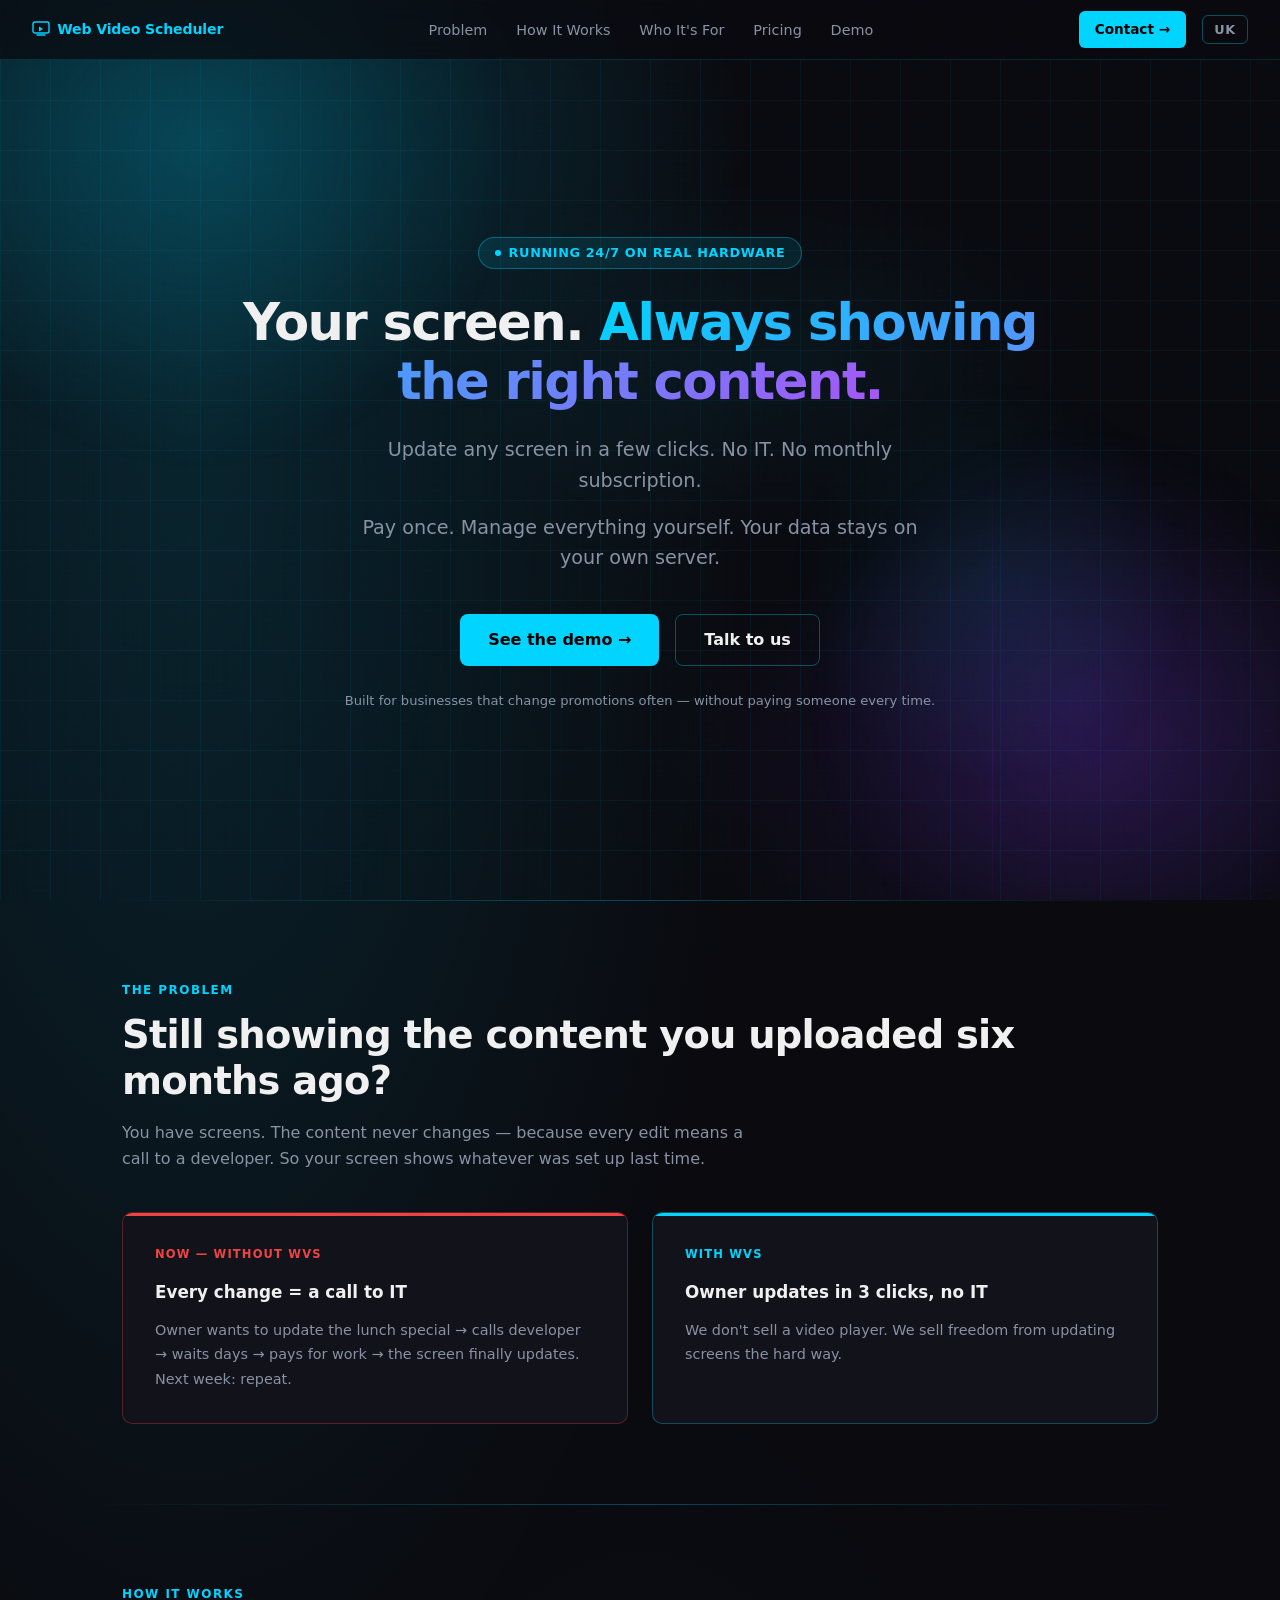
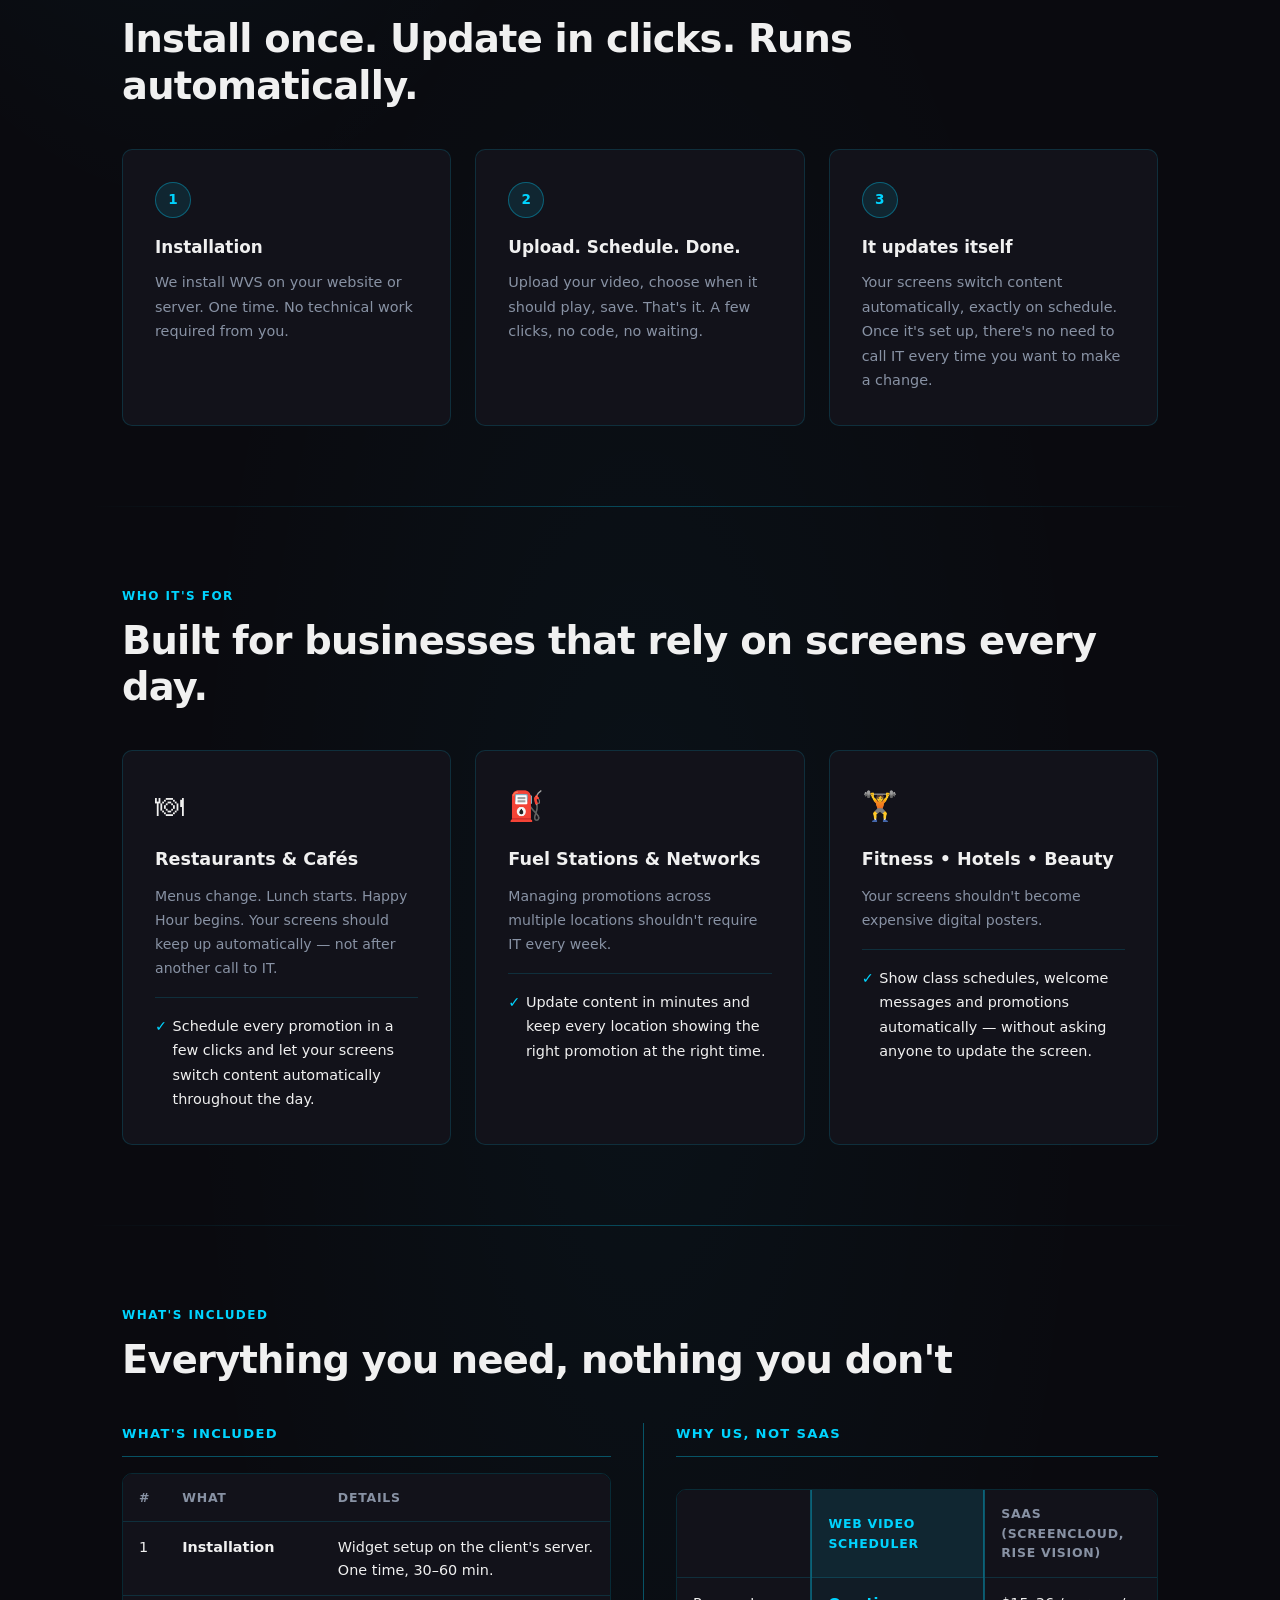
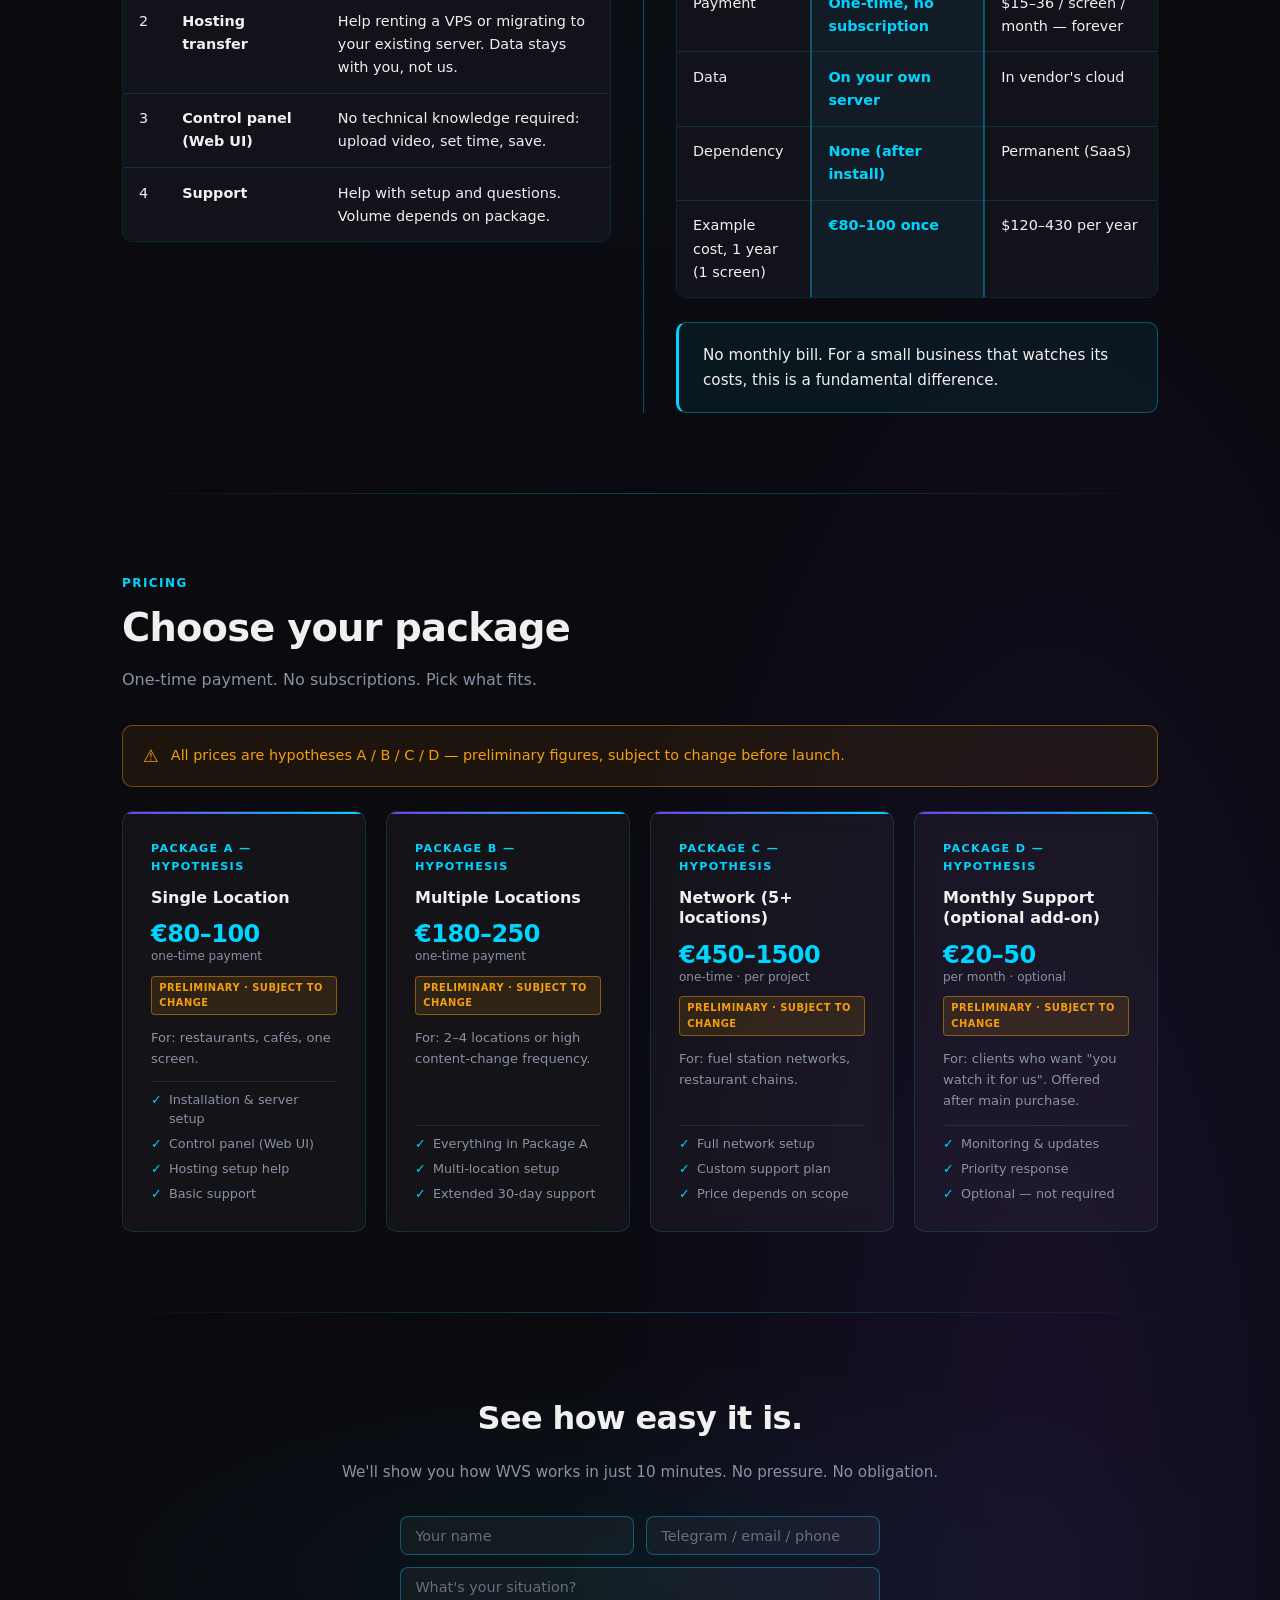
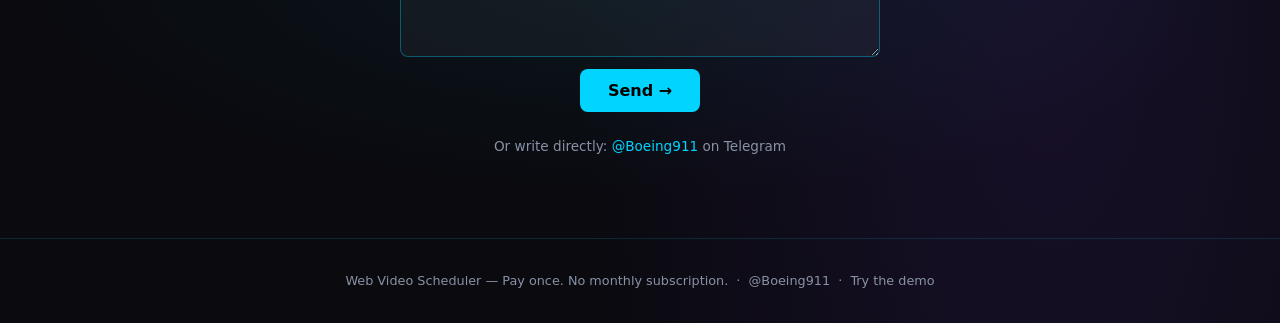
==== commit cf314830: "QUA-29: strengthen ambient gradient + fix offer section table layout - body: 3 ambient gradient blob" ====
--- a/site/index.html
+++ b/site/index.html
@@ -313,7 +313,9 @@
     <div class="offer-grid reveal">
 
       <!-- Included features table -->
-      <div class="offer-table-wrap">
+      <div class="offer-block">
+        <h3 class="offer-block__title" data-en="What's Included" data-uk="Що входить">What's Included</h3>
+        <div class="offer-table-wrap">
         <table>
           <thead>
             <tr>
@@ -361,13 +363,12 @@
             </tr>
           </tbody>
         </table>
-      </div>
+        </div><!-- /offer-table-wrap -->
+      </div><!-- /offer-block -->
 
       <!-- vs SaaS -->
-      <div>
-        <h3 style="font-size:1rem;font-weight:700;margin-bottom:0.75rem;letter-spacing:-0.01em;"
-            data-en="WVS vs. SaaS alternatives"
-            data-uk="WVS проти SaaS-альтернатив">WVS vs. SaaS alternatives</h3>
+      <div class="offer-block">
+        <h3 class="offer-block__title" data-en="Why us, not SaaS" data-uk="Чому ми, а не SaaS">Why us, not SaaS</h3>
 
         <div class="compare-table-wrap">
           <table>
--- a/site/style.css
+++ b/site/style.css
@@ -32,12 +32,13 @@
   /* Ambient glow + grid extends the hero's visual language across all sections */
   background-color: var(--bg);
   background-image:
-    radial-gradient(ellipse 90% 55% at 15% 8%, rgba(0,212,255,0.055) 0%, transparent 42%),
-    radial-gradient(ellipse 75% 55% at 82% 92%, rgba(124,58,237,0.07) 0%, transparent 42%),
-    linear-gradient(rgba(0,212,255,0.016) 1px, transparent 1px),
-    linear-gradient(90deg, rgba(0,212,255,0.016) 1px, transparent 1px);
-  background-size: auto, auto, 50px 50px, 50px 50px;
-  background-attachment: scroll, scroll, fixed, fixed;
+    radial-gradient(ellipse 90% 55% at 15% 8%, rgba(0,212,255,0.13) 0%, transparent 50%),
+    radial-gradient(ellipse 75% 55% at 82% 92%, rgba(124,58,237,0.12) 0%, transparent 50%),
+    radial-gradient(ellipse 60% 40% at 50% 50%, rgba(0,212,255,0.04) 0%, transparent 60%),
+    linear-gradient(rgba(0,212,255,0.022) 1px, transparent 1px),
+    linear-gradient(90deg, rgba(0,212,255,0.022) 1px, transparent 1px);
+  background-size: auto, auto, auto, 50px 50px, 50px 50px;
+  background-attachment: scroll, scroll, scroll, fixed, fixed;
   color: var(--text);
   line-height: 1.6;
   -webkit-font-smoothing: antialiased;
@@ -614,6 +615,27 @@
   align-items: start;
 }
 
+.offer-block {
+  display: flex;
+  flex-direction: column;
+}
+
+.offer-block__title {
+  font-size: 0.82rem;
+  font-weight: 700;
+  letter-spacing: 0.1em;
+  text-transform: uppercase;
+  color: var(--accent);
+  margin-bottom: 1rem;
+  padding-bottom: 0.75rem;
+  border-bottom: 1px solid var(--border2);
+}
+
+.offer-grid > .offer-block + .offer-block {
+  padding-left: 2rem;
+  border-left: 1px solid var(--border2);
+}
+
 .offer-table-wrap {
   overflow-x: auto;
   border-radius: var(--radius);
@@ -649,7 +671,7 @@
 
 .compare-table-wrap {
   overflow-x: auto;
-  margin-top: 2rem;
+  margin-top: 1rem;
   border-radius: var(--radius);
   border: 1px solid var(--border);
 }
@@ -1491,6 +1513,12 @@
   .steps { grid-template-columns: 1fr; }
   .segments { grid-template-columns: 1fr; }
   .offer-grid { grid-template-columns: 1fr; }
+  .offer-grid > .offer-block + .offer-block {
+    padding-left: 0;
+    border-left: none;
+    padding-top: 2rem;
+    border-top: 1px solid var(--border2);
+  }
   .pricing-grid { grid-template-columns: repeat(2, 1fr); }
 
   .slot-grid-header { grid-template-columns: 60px 100px 1fr auto; }
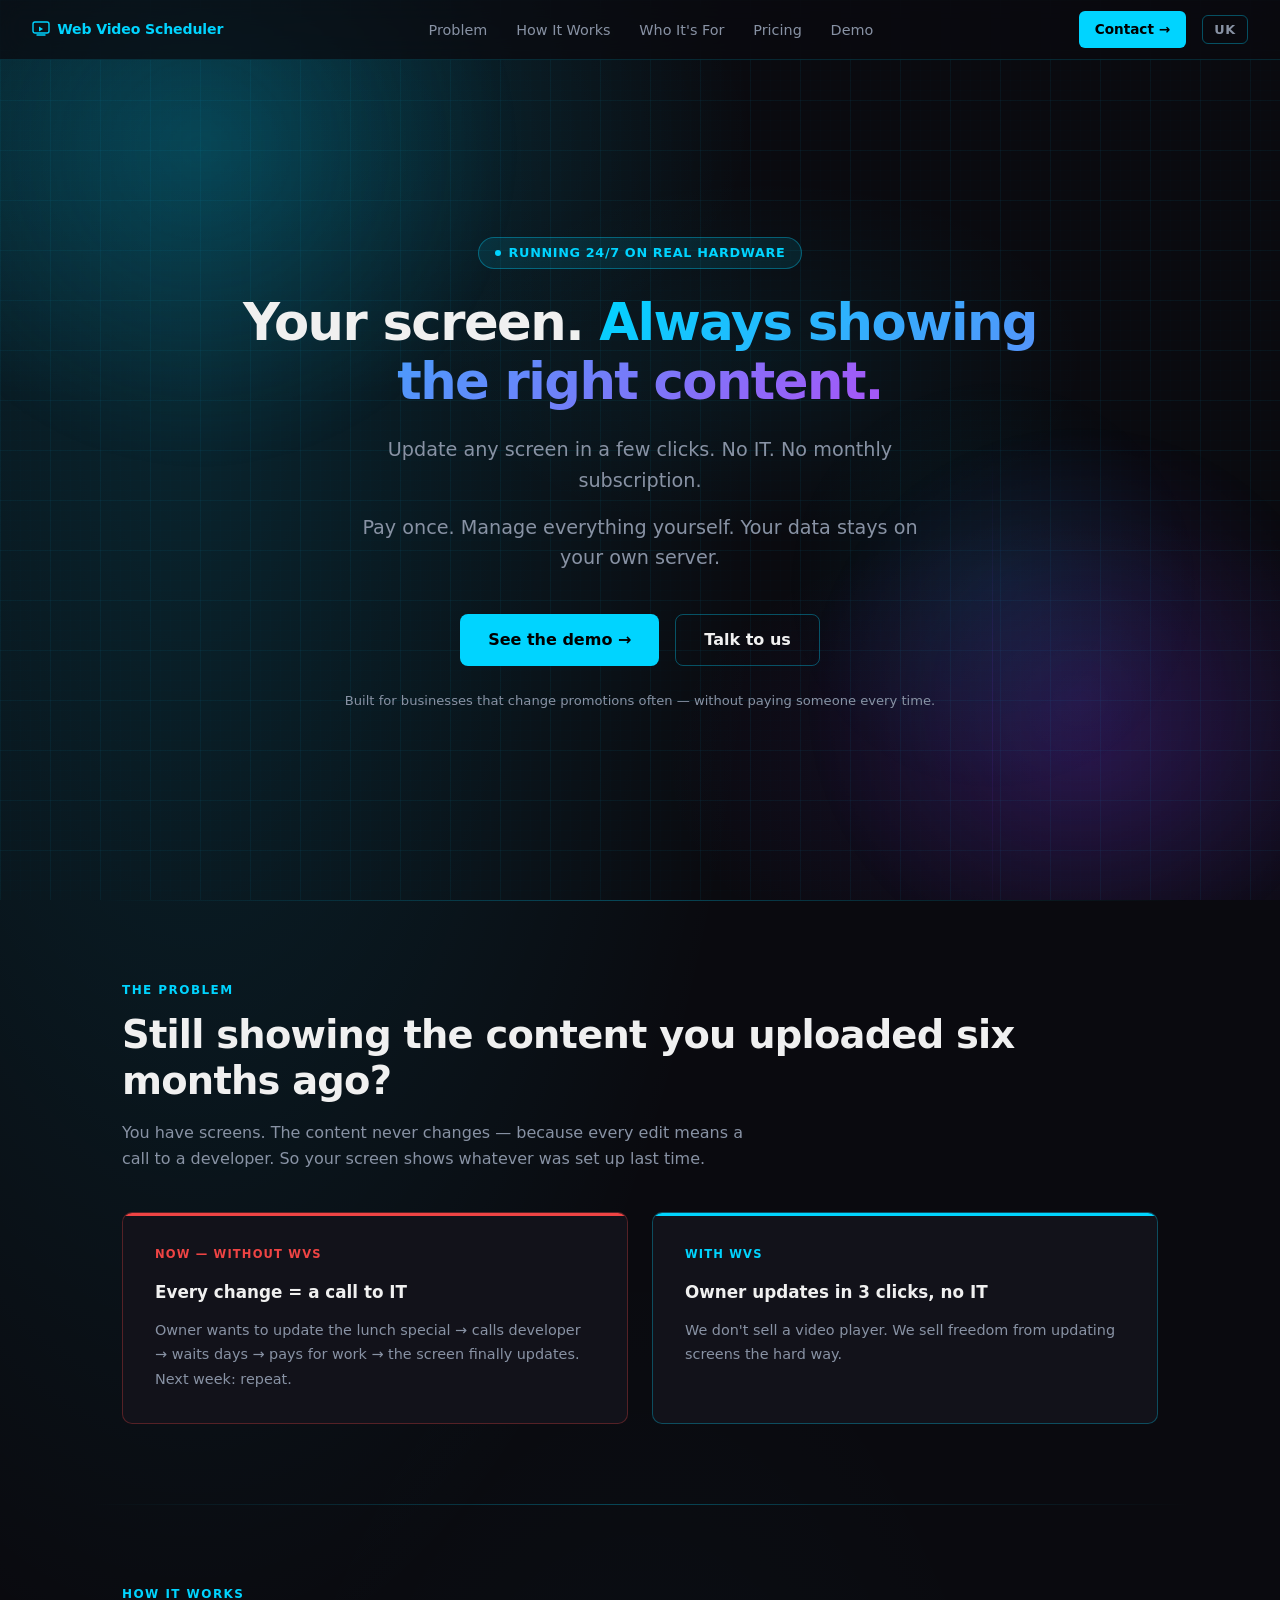
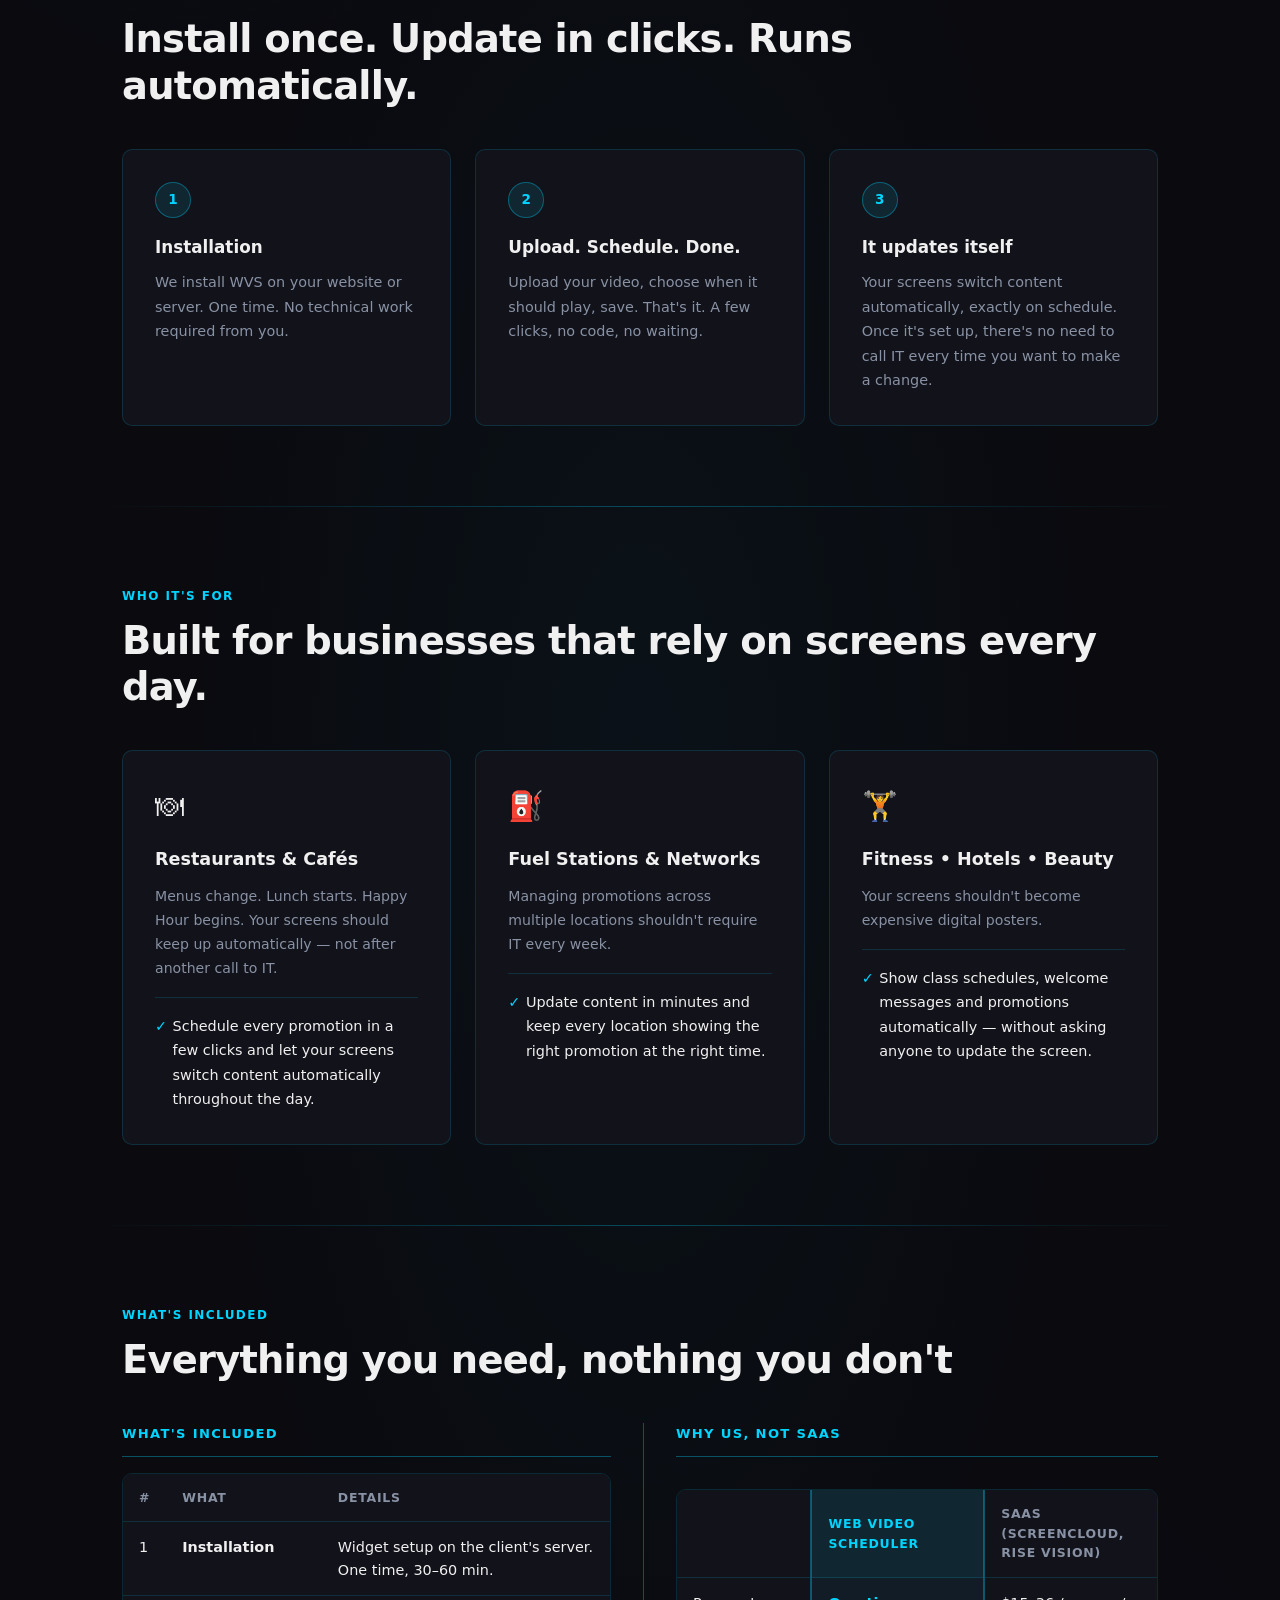
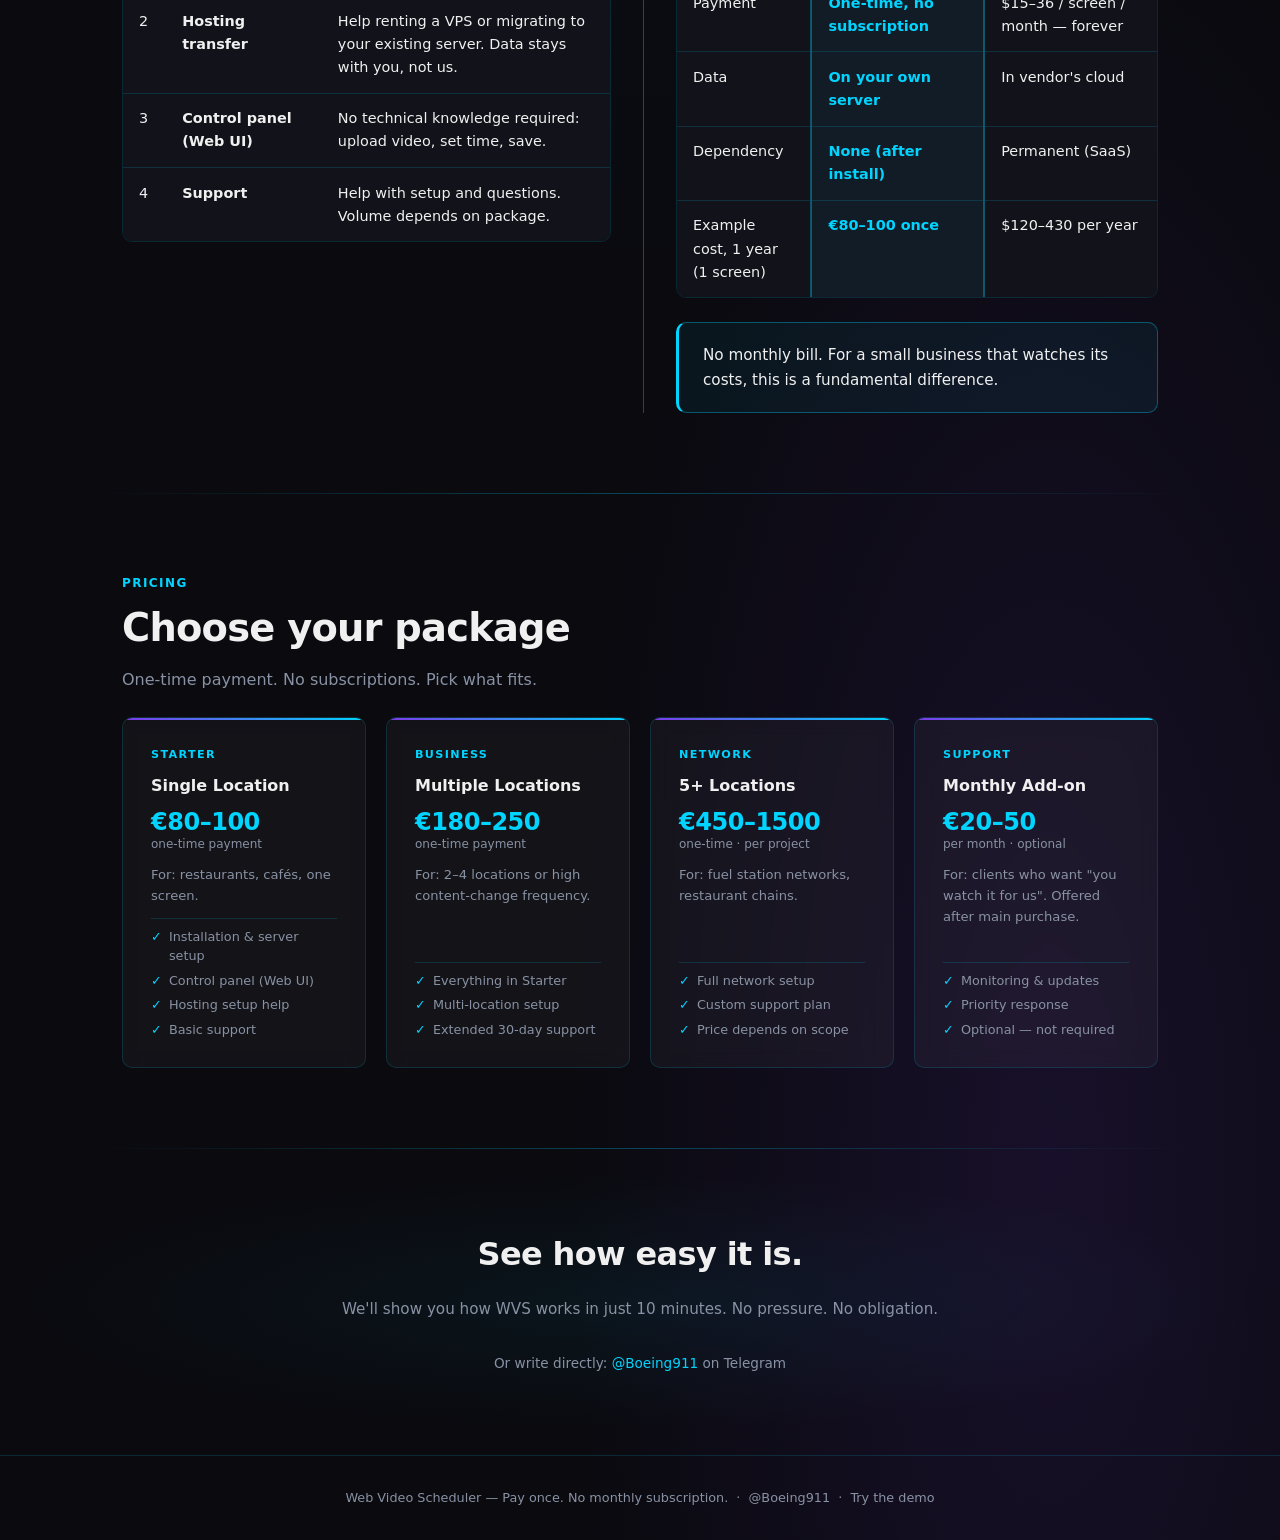
==== commit 78987bd6: "QUA-30: remove mock contact form, keep Telegram CTA Form was silently discarding leads. Removed form" ====
--- a/site/index.html
+++ b/site/index.html
@@ -450,18 +450,11 @@
       </p>
     </div>
 
-    <div class="pricing-warning reveal"
-         data-en="All prices are hypotheses A / B / C / D — preliminary figures, subject to change before launch."
-         data-uk="Всі ціни — гіпотези А / Б / В / Г — попередні цифри, можуть змінитись до запуску.">
-      All prices are hypotheses A / B / C / D — preliminary figures, subject to change before launch.
-    </div>
-
     <div class="pricing-grid">
 
-      <!-- Package A -->
+      <!-- Package Starter -->
       <div class="pricing-card reveal">
-        <p class="pricing-card__pkg" data-en="Package A — Hypothesis" data-uk="Пакет А — Гіпотеза">Package A — Hypothesis</p>
-        <!-- [Assumption — translated from RU original] -->
+        <p class="pricing-card__pkg" data-en="Starter" data-uk="Старт">Starter</p>
         <p class="pricing-card__name"
            data-en="Single Location"
            data-uk="Одна точка">Single Location</p>
@@ -469,9 +462,6 @@
           €80–100
           <span data-en="one-time payment" data-uk="разова оплата">one-time payment</span>
         </div>
-        <span class="badge-preliminary"
-              data-en="preliminary · subject to change"
-              data-uk="попередньо · може змінитись">preliminary · subject to change</span>
         <p class="pricing-card__for"
            data-en="For: restaurants, cafés, one screen."
            data-uk="Для: ресторанів, кафе, одного екрана.">
@@ -485,10 +475,9 @@
         </ul>
       </div>
 
-      <!-- Package B -->
+      <!-- Package Business -->
       <div class="pricing-card reveal">
-        <p class="pricing-card__pkg" data-en="Package B — Hypothesis" data-uk="Пакет Б — Гіпотеза">Package B — Hypothesis</p>
-        <!-- [Assumption — translated from RU original] -->
+        <p class="pricing-card__pkg" data-en="Business" data-uk="Бізнес">Business</p>
         <p class="pricing-card__name"
            data-en="Multiple Locations"
            data-uk="Кілька точок">Multiple Locations</p>
@@ -496,35 +485,28 @@
           €180–250
           <span data-en="one-time payment" data-uk="разова оплата">one-time payment</span>
         </div>
-        <span class="badge-preliminary"
-              data-en="preliminary · subject to change"
-              data-uk="попередньо · може змінитись">preliminary · subject to change</span>
         <p class="pricing-card__for"
            data-en="For: 2–4 locations or high content-change frequency."
            data-uk="Для: 2–4 точок або частих змін контенту.">
           For: 2–4 locations or high content-change frequency.
         </p>
         <ul class="pricing-card__includes">
-          <li data-en="Everything in Package A" data-uk="Всe з Пакету А">Everything in Package A</li>
+          <li data-en="Everything in Starter" data-uk="Все зі Старту">Everything in Starter</li>
           <li data-en="Multi-location setup" data-uk="Налаштування кількох точок">Multi-location setup</li>
           <li data-en="Extended 30-day support" data-uk="Розширений супровід 30 днів">Extended 30-day support</li>
         </ul>
       </div>
 
-      <!-- Package C -->
+      <!-- Package Network -->
       <div class="pricing-card reveal">
-        <p class="pricing-card__pkg" data-en="Package C — Hypothesis" data-uk="Пакет В — Гіпотеза">Package C — Hypothesis</p>
-        <!-- [Assumption — translated from RU original] -->
+        <p class="pricing-card__pkg" data-en="Network" data-uk="Мережа">Network</p>
         <p class="pricing-card__name"
-           data-en="Network (5+ locations)"
-           data-uk="Мережа (5+ точок)">Network (5+ locations)</p>
+           data-en="5+ Locations"
+           data-uk="5+ точок">5+ Locations</p>
         <div class="pricing-card__price">
           €450–1500
           <span data-en="one-time · per project" data-uk="разово · за проект">one-time · per project</span>
         </div>
-        <span class="badge-preliminary"
-              data-en="preliminary · subject to change"
-              data-uk="попередньо · може змінитись">preliminary · subject to change</span>
         <p class="pricing-card__for"
            data-en="For: fuel station networks, restaurant chains."
            data-uk="Для: мереж АЗС, ресторанних мереж.">
@@ -537,20 +519,16 @@
         </ul>
       </div>
 
-      <!-- Package D -->
+      <!-- Package Support -->
       <div class="pricing-card reveal">
-        <p class="pricing-card__pkg" data-en="Package D — Hypothesis" data-uk="Пакет Г — Гіпотеза">Package D — Hypothesis</p>
-        <!-- [Assumption — translated from RU original] -->
+        <p class="pricing-card__pkg" data-en="Support" data-uk="Підтримка">Support</p>
         <p class="pricing-card__name"
-           data-en="Monthly Support (optional add-on)"
-           data-uk="Щомісячний супровід (опція)">Monthly Support (optional add-on)</p>
+           data-en="Monthly Add-on"
+           data-uk="Щомісячний супровід">Monthly Add-on</p>
         <div class="pricing-card__price">
           €20–50
           <span data-en="per month · optional" data-uk="на місяць · опціонально">per month · optional</span>
         </div>
-        <span class="badge-preliminary"
-              data-en="preliminary · subject to change"
-              data-uk="попередньо · може змінитись">preliminary · subject to change</span>
         <p class="pricing-card__for"
            data-en='For: clients who want "you watch it for us". Offered after main purchase.'
            data-uk='Для: клієнтів, яким потрібне "ви стежите за нас". Пропонується після основної покупки.'>
@@ -584,28 +562,6 @@
          data-uk="За 10 хвилин покажемо, як працює WVS саме для вашого бізнесу. Без жодних зобов'язань.">
         We'll show you how WVS works in just 10 minutes. No pressure. No obligation.
       </p>
-
-      <form class="contact-form" id="contactForm" novalidate>
-        <div class="contact-form__row">
-          <input type="text" id="cfName" class="contact-form__input"
-                 data-placeholder-en="Your name" data-placeholder-uk="Ваше ім'я"
-                 placeholder="Your name" autocomplete="name" />
-          <input type="text" id="cfContact" class="contact-form__input"
-                 data-placeholder-en="Telegram / email / phone" data-placeholder-uk="Telegram / email / телефон"
-                 placeholder="Telegram / email / phone" autocomplete="off" />
-        </div>
-        <textarea id="cfMessage" class="contact-form__textarea"
-                  data-placeholder-en="What's your situation?" data-placeholder-uk="Яка у вас ситуація?"
-                  placeholder="What's your situation?" rows="3"></textarea>
-        <button type="submit" class="btn-primary">
-          <span data-en="Send →" data-uk="Надіслати →">Send →</span>
-        </button>
-      </form>
-
-      <div class="contact-form__thanks" id="cfThanks">
-        <span class="contact-form__thanks-icon" aria-hidden="true">✓</span>
-        <p data-en="Thank you! We'll be in touch soon." data-uk="Дякуємо! Скоро зв'яжемось.">Thank you! We'll be in touch soon.</p>
-      </div>
 
       <p class="cta-section__secondary">
         <span data-en="Or write directly: " data-uk="Або напишіть напряму: ">Or write directly: </span>
@@ -637,20 +593,6 @@
 <!-- Scripts: lang first, then page logic -->
 <script src="lang.js"></script>
 <script>
-  // Contact form mock — no backend, show thank-you on submit
-  (function () {
-    var form   = document.getElementById('contactForm');
-    var thanks = document.getElementById('cfThanks');
-    if (form) {
-      form.addEventListener('submit', function (e) {
-        e.preventDefault();
-        form.style.display = 'none';
-        thanks.classList.add('show');
-      });
-    }
-  }());
-</script>
-<script>
   // Nav scroll effect
   (function () {
     var nav = document.getElementById('nav');
